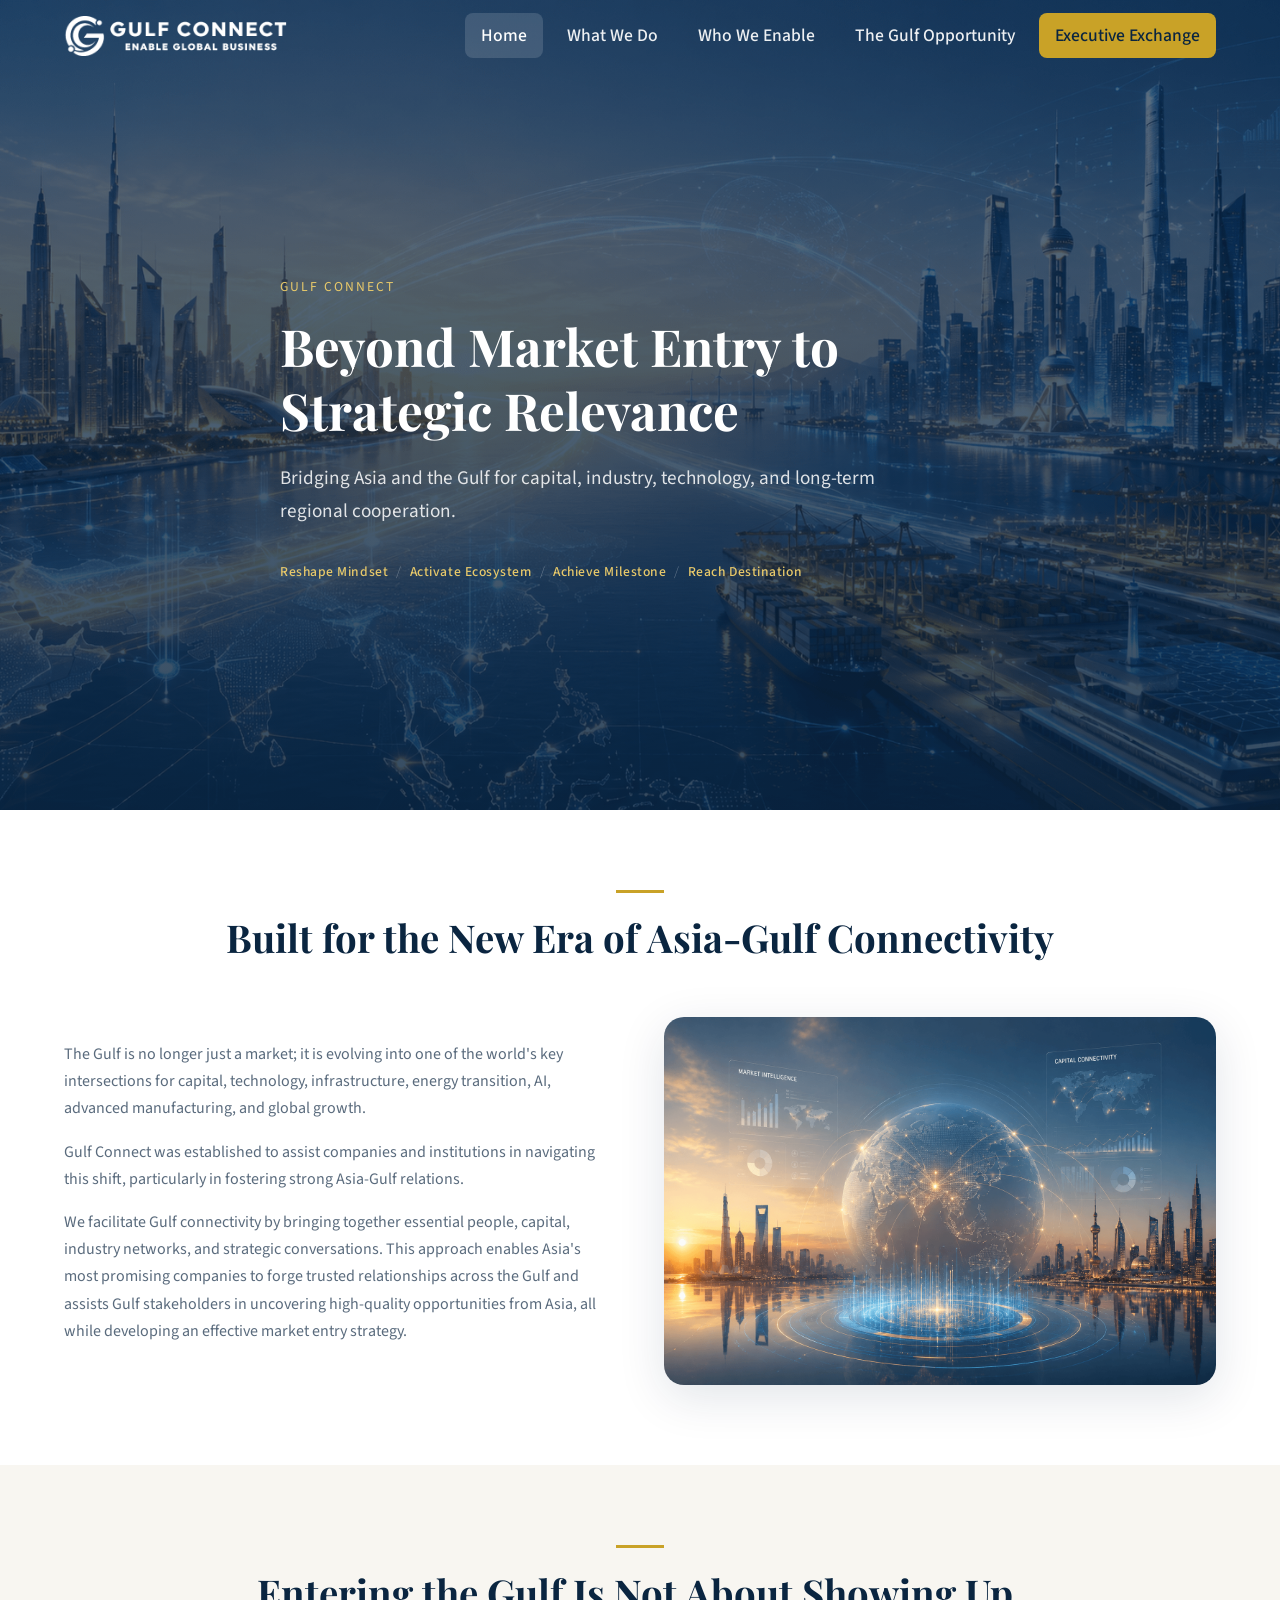
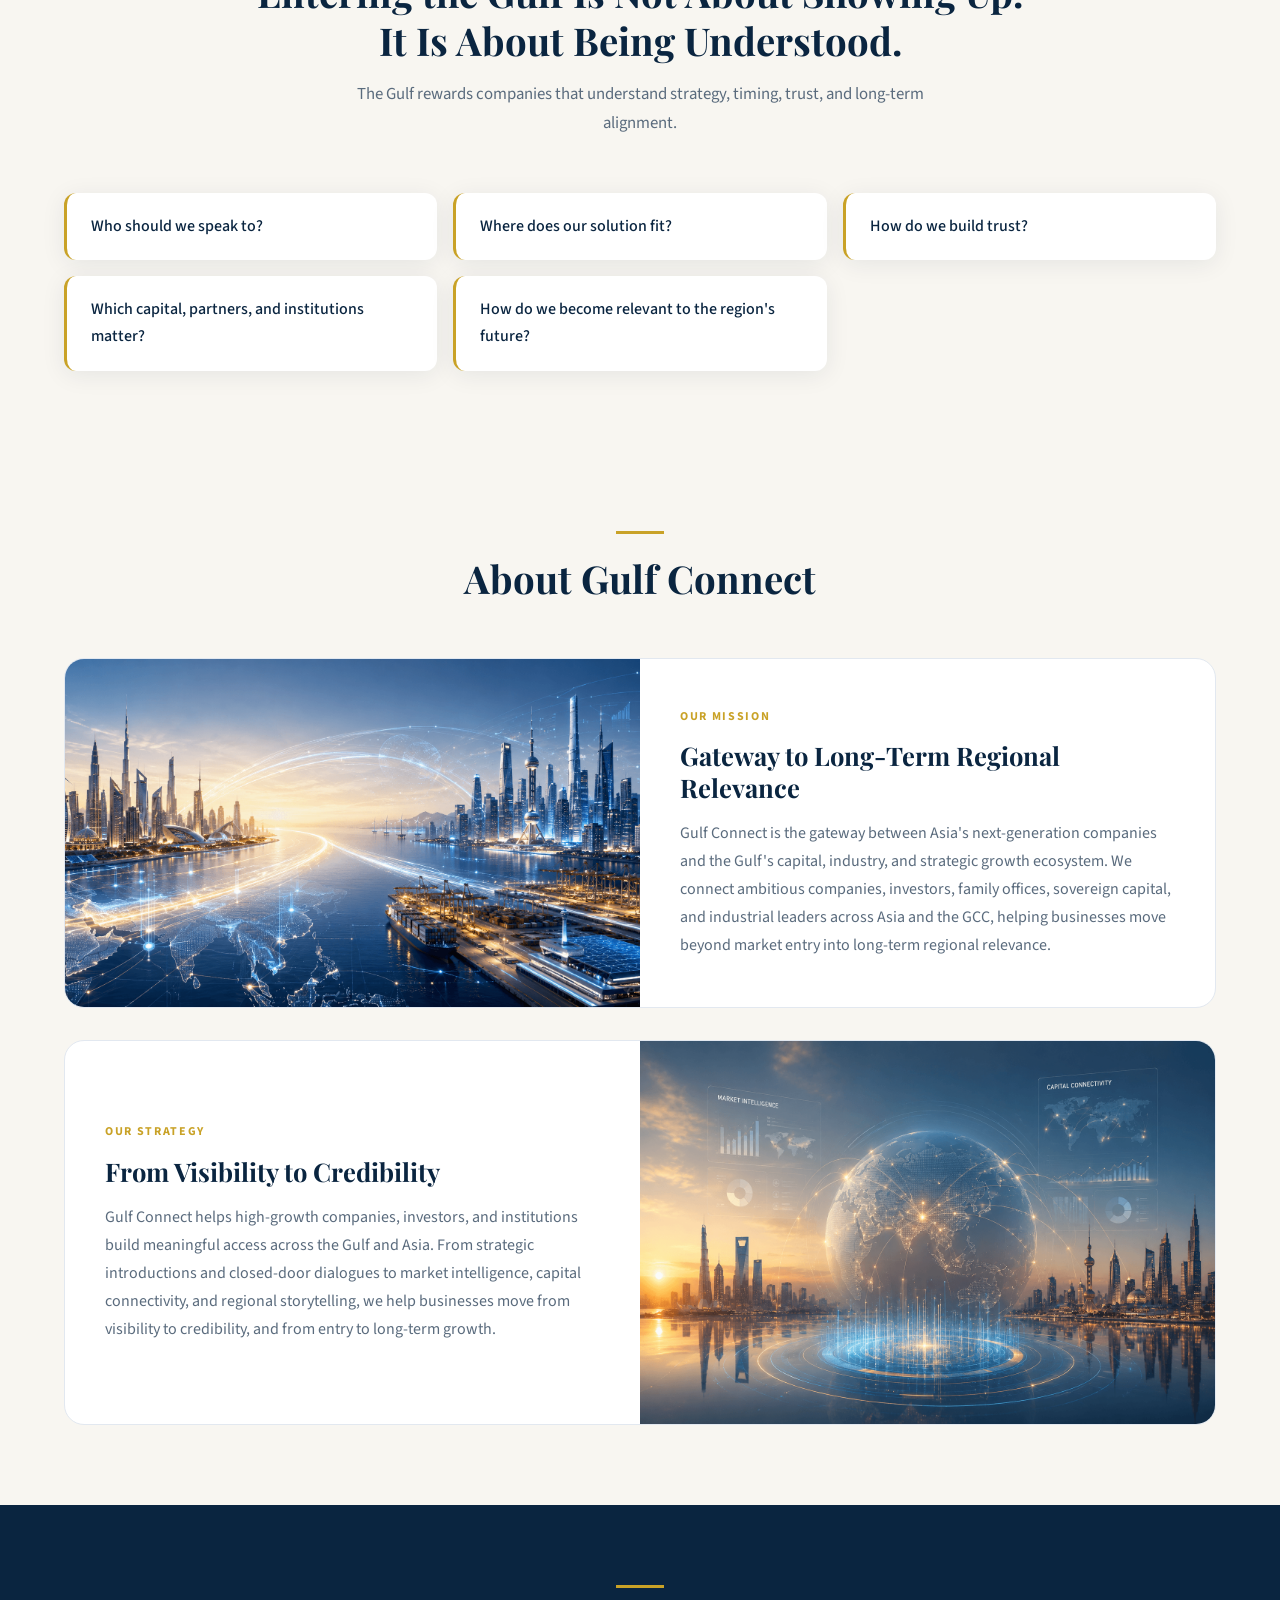
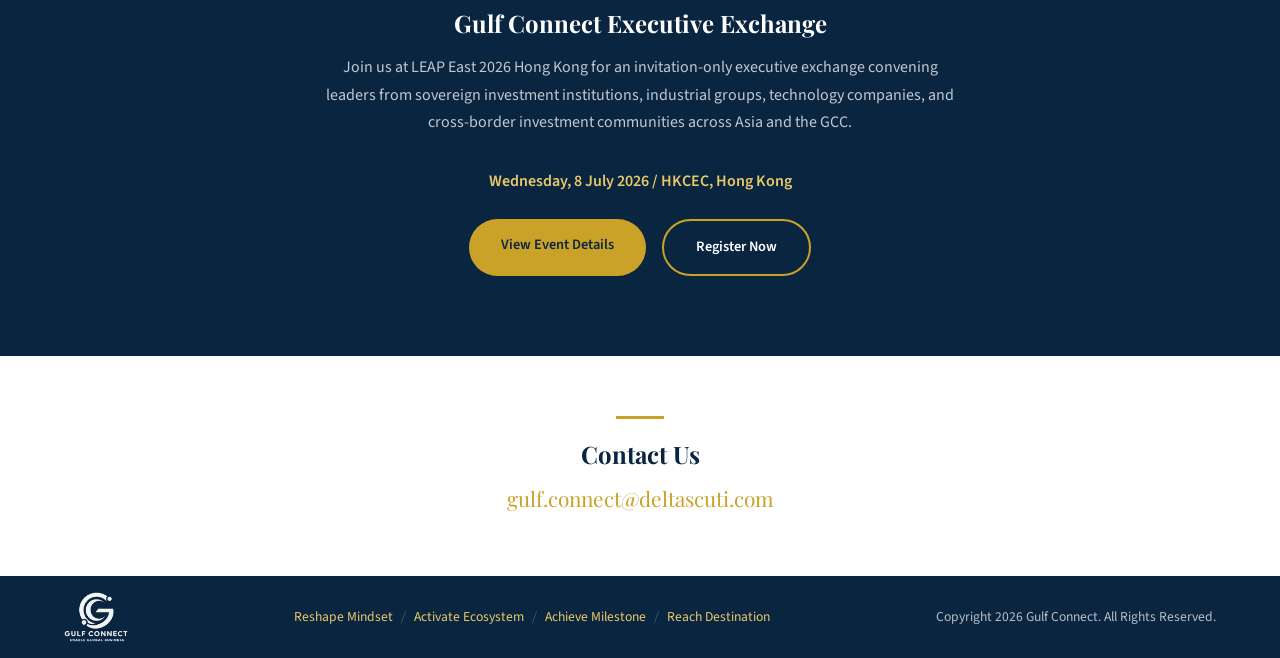
==== index.html @ 857602cf "First Commit" ====
<!DOCTYPE html>
<html lang="zh-HK">
<head>
  <meta charset="UTF-8">
  <meta name="viewport" content="width=device-width, initial-scale=1.0">
  <title>Gulf Connect | Bridging Asia and Gulf Opportunities</title>
  <meta name="description" content="Gulf Connect: Beyond Market Entry to Strategic Relevance. Bridging Asia and the Gulf for strategic business growth and connectivity.">
  <link rel="preconnect" href="https://fonts.googleapis.com">
  <link rel="preconnect" href="https://fonts.gstatic.com" crossorigin>
  <link href="https://fonts.googleapis.com/css2?family=Playfair+Display:wght@400;700;900&family=Source+Sans+3:wght@300;400;500;600;700&display=swap" rel="stylesheet">
  <link rel="stylesheet" href="css/style.css">
</head>
<body class="home">

  <header class="site-header">
    <div class="header-inner">
      <a href="index.html" class="logo">
        <img src="logo-header-white.png" alt="Gulf Connect" class="logo-img logo-img-light">
        <img src="logo-header.png" alt="Gulf Connect" class="logo-img logo-img-dark">
      </a>
      <nav class="nav-desktop">
        <a href="index.html" class="active">Home</a>
        <a href="what-we-do.html">What We Do</a>
        <a href="who-we-enable.html">Who We Enable</a>
        <a href="the-gulf-opportunity.html">The Gulf Opportunity</a>
        <a href="executive-exchange.html" class="nav-event">Executive Exchange</a>
      </nav>
      <button class="menu-toggle" aria-label="Menu">
        <span></span><span></span><span></span>
      </button>
    </div>
    <nav class="nav-mobile">
      <a href="index.html">Home</a>
      <a href="what-we-do.html">What We Do</a>
      <a href="who-we-enable.html">Who We Enable</a>
      <a href="the-gulf-opportunity.html">The Gulf Opportunity</a>
      <a href="executive-exchange.html">Executive Exchange</a>
    </nav>
  </header>

  <section class="hero">
    <video class="hero-video" autoplay muted loop playsinline poster="img/Our Mission_3.png">
      <source src="Home_Earth.mp4" type="video/mp4">
    </video>
    <div class="hero-overlay"></div>
    <div class="hero-content">
      <p class="hero-eyebrow">GULF CONNECT</p>
      <h1>Beyond Market Entry to Strategic Relevance</h1>
      <p class="hero-subtitle">Bridging Asia and the Gulf for capital, industry, technology, and long-term regional cooperation.</p>
      <div class="hero-pillars">
        <span>Reshape Mindset</span>
        <span class="hero-pillar-sep">/</span>
        <span>Activate Ecosystem</span>
        <span class="hero-pillar-sep">/</span>
        <span>Achieve Milestone</span>
        <span class="hero-pillar-sep">/</span>
        <span>Reach Destination</span>
      </div>
    </div>
  </section>

  <section class="section">
    <div class="container">
      <div class="section-header">
        <div class="gold-line"></div>
        <h2>Built for the New Era of Asia-Gulf Connectivity</h2>
      </div>
      <div class="two-col">
        <div>
          <p>The Gulf is no longer just a market; it is evolving into one of the world's key intersections for capital, technology, infrastructure, energy transition, AI, advanced manufacturing, and global growth.</p>
          <p>Gulf Connect was established to assist companies and institutions in navigating this shift, particularly in fostering strong Asia-Gulf relations.</p>
          <p>We facilitate Gulf connectivity by bringing together essential people, capital, industry networks, and strategic conversations. This approach enables Asia's most promising companies to forge trusted relationships across the Gulf and assists Gulf stakeholders in uncovering high-quality opportunities from Asia, all while developing an effective market entry strategy.</p>
        </div>
        <img src="img/Our Stategy.png" alt="Gulf Connect Strategy">
      </div>
    </div>
  </section>

  <section class="section section-cream">
    <div class="container">
      <div class="section-header">
        <div class="gold-line"></div>
        <h2>Entering the Gulf Is Not About Showing Up.<br>It Is About Being Understood.</h2>
        <p>The Gulf rewards companies that understand strategy, timing, trust, and long-term alignment.</p>
      </div>
      <ul class="questions-list">
        <li>Who should we speak to?</li>
        <li>Where does our solution fit?</li>
        <li>How do we build trust?</li>
        <li>Which capital, partners, and institutions matter?</li>
        <li>How do we become relevant to the region's future?</li>
      </ul>
    </div>
  </section>

  <section class="section section-cream">
    <div class="container">
      <div class="section-header">
        <div class="gold-line"></div>
        <h2>About Gulf Connect</h2>
      </div>
      <div class="about-blocks">
        <article class="about-block">
          <div class="about-block-media">
            <img src="img/Our Mission_3.png" alt="Our Mission">
          </div>
          <div class="about-block-content">
            <span class="about-label">Our Mission</span>
            <h3>Gateway to Long-Term Regional Relevance</h3>
            <p>Gulf Connect is the gateway between Asia's next-generation companies and the Gulf's capital, industry, and strategic growth ecosystem. We connect ambitious companies, investors, family offices, sovereign capital, and industrial leaders across Asia and the GCC, helping businesses move beyond market entry into long-term regional relevance.</p>
          </div>
        </article>
        <article class="about-block about-block-reverse">
          <div class="about-block-media">
            <img src="img/Our Stategy.png" alt="Our Strategy">
          </div>
          <div class="about-block-content">
            <span class="about-label">Our Strategy</span>
            <h3>From Visibility to Credibility</h3>
            <p>Gulf Connect helps high-growth companies, investors, and institutions build meaningful access across the Gulf and Asia. From strategic introductions and closed-door dialogues to market intelligence, capital connectivity, and regional storytelling, we help businesses move from visibility to credibility, and from entry to long-term growth.</p>
          </div>
        </article>
      </div>
    </div>
  </section>

  <section class="section section-navy">
    <div class="container" style="text-align:center;">
      <div class="gold-line"></div>
      <h2 style="margin-bottom:16px;">Gulf Connect Executive Exchange</h2>
      <p style="max-width:640px;margin:0 auto 32px;color:rgba(255,255,255,0.75);">Join us at LEAP East 2026 Hong Kong for an invitation-only executive exchange convening leaders from sovereign investment institutions, industrial groups, technology companies, and cross-border investment communities across Asia and the GCC.</p>
      <p style="color:var(--gold-light);font-weight:600;margin-bottom:24px;">Wednesday, 8 July 2026 / HKCEC, Hong Kong</p>
      <div class="cta-group" style="justify-content:center;">
        <a href="executive-exchange.html" class="btn btn-primary">View Event Details</a>
        <a href="https://meeting.hyterp.cn/website/10024/register.html" class="btn btn-outline" target="_blank" rel="noopener">Register Now</a>
      </div>
    </div>
  </section>

  <section class="section contact-section">
    <div class="container">
      <div class="gold-line"></div>
      <h2>Contact Us</h2>
      <p class="contact-email"><a href="mailto:gulf.connect@deltascuti.com">gulf.connect@deltascuti.com</a></p>
    </div>
  </section>

  <footer class="site-footer">
    <div class="footer-inner">
      <div class="footer-brand">
        <img src="logo-footer.webp" alt="Gulf Connect" class="logo-footer">
      </div>
      <p class="footer-tagline">
        <span>Gulf Connect:</span>
        <span>Beyond Market Entry to Strategic Relevance</span>
      </p>
      <div class="footer-pillars">
        <span>Reshape Mindset</span>
        <span class="footer-sep">/</span>
        <span>Activate Ecosystem</span>
        <span class="footer-sep">/</span>
        <span>Achieve Milestone</span>
        <span class="footer-sep">/</span>
        <span>Reach Destination</span>
      </div>
      <p class="footer-copy">Copyright 2026 Gulf Connect. All Rights Reserved.</p>
    </div>
  </footer>

  <script src="js/main.js"></script>
</body>
</html>
---- css/style.css ----
/* Gulf Connect � Professional Static Site */

:root {
  --navy: #0a2540;
  --navy-light: #143a5c;
  --gold: #c9a227;
  --gold-light: #e8c96a;
  --cream: #f8f6f1;
  --white: #ffffff;
  --text: #2c3e50;
  --text-muted: #5a6b7d;
  --border: #e2e8f0;
  --shadow: 0 4px 24px rgba(10, 37, 64, 0.08);
  --shadow-lg: 0 12px 48px rgba(10, 37, 64, 0.12);
  --radius: 12px;
  --radius-lg: 20px;
  --max-width: 1200px;
  --header-height: 72px;
  --transition: 0.25s ease;
}

*, *::before, *::after {
  box-sizing: border-box;
  margin: 0;
  padding: 0;
}

html {
  scroll-behavior: smooth;
}

body {
  font-family: 'Source Sans 3', 'Source Sans Pro', -apple-system, BlinkMacSystemFont, sans-serif;
  color: var(--text);
  background: var(--white);
  line-height: 1.7;
  -webkit-font-smoothing: antialiased;
}

h1, h2, h3, h4 {
  font-family: 'Playfair Display', Georgia, serif;
  color: var(--navy);
  line-height: 1.25;
}

img {
  max-width: 100%;
  height: auto;
  display: block;
}

a {
  color: var(--navy);
  text-decoration: none;
  transition: color var(--transition);
}

a:hover {
  color: var(--gold);
}

.container {
  max-width: var(--max-width);
  margin: 0 auto;
  padding: 0 24px;
}

/* ?? Header ?? */
.site-header {
  position: fixed;
  top: 0;
  left: 0;
  right: 0;
  z-index: 1000;
  height: var(--header-height);
  background: rgba(255, 255, 255, 0.95);
  backdrop-filter: blur(12px);
  border-bottom: 1px solid var(--border);
  transition: background var(--transition), box-shadow var(--transition), border-color var(--transition), backdrop-filter var(--transition);
}

.site-header.scrolled {
  box-shadow: var(--shadow);
}

/* ?????? header */
body.home .site-header {
  background: transparent;
  backdrop-filter: none;
  border-bottom-color: transparent;
  box-shadow: none;
}

body.home .site-header.scrolled {
  background: rgba(255, 255, 255, 0.95);
  backdrop-filter: blur(12px);
  border-bottom-color: var(--border);
  box-shadow: var(--shadow);
}

body.home .site-header:not(.scrolled) .nav-desktop a {
  color: rgba(255, 255, 255, 0.92);
}

body.home .site-header:not(.scrolled) .nav-desktop a:hover,
body.home .site-header:not(.scrolled) .nav-desktop a.active {
  color: var(--white);
  background: rgba(255, 255, 255, 0.14);
}

body.home .site-header:not(.scrolled) .nav-desktop a.nav-event {
  background: var(--gold);
  color: var(--navy);
}

body.home .site-header:not(.scrolled) .nav-desktop a.nav-event:hover {
  background: var(--gold-light);
  color: var(--navy);
}

body.home .site-header:not(.scrolled) .menu-toggle span {
  background: var(--white);
}

.header-inner {
  max-width: var(--max-width);
  margin: 0 auto;
  padding: 0 24px;
  height: 100%;
  display: flex;
  align-items: center;
  justify-content: space-between;
}

.logo {
  display: flex;
  align-items: center;
}

.logo-img {
  height: 40px;
  width: auto;
  flex-shrink: 0;
}

/* ???? header ??? logo???????? logo */
body.home .logo-img-dark {
  display: none;
}

body.home .site-header.scrolled .logo-img-light {
  display: none;
}

body.home .site-header.scrolled .logo-img-dark {
  display: block;
}

.logo-footer {
  height: 50px;
  width: auto;
}

.nav-desktop {
  display: flex;
  align-items: center;
  gap: 8px;
}

.nav-desktop a {
  padding: 8px 16px;
  font-size: 1.1rem;
  font-weight: 500;
  color: var(--text);
  border-radius: 8px;
  transition: all var(--transition);
}

.nav-desktop a:hover,
.nav-desktop a.active {
  color: var(--navy);
  background: var(--cream);
}

.nav-desktop a.nav-event {
  background: var(--navy);
  color: var(--white);
}

.nav-desktop a.nav-event:hover {
  background: var(--navy-light);
  color: var(--gold-light);
}

.menu-toggle {
  display: none;
  background: none;
  border: none;
  cursor: pointer;
  padding: 8px;
}

.menu-toggle span {
  display: block;
  width: 24px;
  height: 2px;
  background: var(--navy);
  margin: 5px 0;
  transition: var(--transition);
}

.nav-mobile {
  display: none;
  position: fixed;
  top: var(--header-height);
  left: 0;
  right: 0;
  background: var(--white);
  border-bottom: 1px solid var(--border);
  padding: 16px 24px 24px;
  box-shadow: var(--shadow);
  z-index: 999;
}

.nav-mobile.open {
  display: block;
}

.nav-mobile a {
  display: block;
  padding: 12px 0;
  font-size: 1rem;
  font-weight: 500;
  color: var(--text);
  border-bottom: 1px solid var(--border);
}

.nav-mobile a:last-child {
  border-bottom: none;
}

/* ?? Hero ?? */
.hero {
  margin-top: 0;
  position: relative;
  min-height: 90vh;
  display: flex;
  align-items: center;
  overflow: hidden;
  background: var(--navy);
}

.hero-bg,
.hero-video {
  position: absolute;
  inset: 0;
  object-fit: cover;
  width: 100%;
  height: 100%;
}

.hero-bg {
  opacity: 0.35;
}

.hero-video {
  opacity: 0.65;
}

.hero-overlay {
  position: absolute;
  inset: 0;
  background: linear-gradient(180deg, rgba(10, 37, 64, 0.45) 0%, rgba(10, 37, 64, 0.72) 100%);
}

.hero-content {
  position: relative;
  z-index: 1;
  max-width: var(--max-width);
  margin: 0 auto;
  padding: calc(var(--header-height) + 96px) 24px 120px;
  color: var(--white);
}

.hero-eyebrow {
  font-size: 0.85rem;
  letter-spacing: 0.15em;
  /* text-transform: uppercase; */
  color: var(--gold-light);
  margin-bottom: 16px;
}

.hero h1 {
  color: var(--white);
  font-size: clamp(2rem, 5vw, 3.2rem);
  margin-bottom: 20px;
  max-width: 720px;
}

.hero-subtitle {
  font-size: clamp(1rem, 2vw, 1.2rem);
  color: rgba(255,255,255,0.85);
  max-width: 600px;
  margin-bottom: 32px;
}

.hero-pillars {
  display: flex;
  flex-wrap: wrap;
  align-items: center;
  gap: 8px;
  font-size: 0.85rem;
  font-weight: 500;
  color: var(--gold-light);
  letter-spacing: 0.04em;
}

.hero-pillar-sep {
  color: rgba(255, 255, 255, 0.35);
  font-weight: 300;
}

/* ?? Sections ?? */
.section {
  padding: 80px 0;
}

.section-cream {
  background: var(--cream);
}

.section-navy {
  background: var(--navy);
  color: var(--white);
}

.section-navy h2,
.section-navy h3 {
  color: var(--white);
}

.section-header {
  text-align: center;
  margin-bottom: 56px;
}

.section-header h2 {
  font-size: clamp(1.8rem, 3vw, 2.4rem);
  margin-bottom: 16px;
}

.section-header p {
  color: var(--text-muted);
  max-width: 640px;
  margin: 0 auto;
  font-size: 1.05rem;
}

.section-navy .section-header p {
  color: rgba(255,255,255,0.7);
}

.gold-line {
  width: 48px;
  height: 3px;
  background: var(--gold);
  margin: 0 auto 20px;
}

/* ?? Cards Grid ?? */
.card-grid {
  display: grid;
  grid-template-columns: repeat(auto-fill, minmax(320px, 1fr));
  gap: 28px;
}

.card {
  background: var(--white);
  border-radius: var(--radius-lg);
  overflow: hidden;
  box-shadow: var(--shadow);
  transition: transform var(--transition), box-shadow var(--transition);
}

.card:hover {
  transform: translateY(-4px);
  box-shadow: var(--shadow-lg);
}

.card-img {
  width: 100%;
  height: 200px;
  object-fit: cover;
}

.card-body {
  padding: 28px;
}

.card-body h3 {
  font-size: 1.25rem;
  margin-bottom: 12px;
}

.card-body p {
  color: var(--text-muted);
  font-size: 0.95rem;
}

/* ?? Two Column ?? */
.two-col {
  display: grid;
  grid-template-columns: 1fr 1fr;
  gap: 48px;
  align-items: center;
}

.two-col img {
  border-radius: var(--radius-lg);
  box-shadow: var(--shadow-lg);
}

.two-col h2 {
  font-size: 2rem;
  margin-bottom: 20px;
}

.two-col p {
  color: var(--text-muted);
  margin-bottom: 16px;
}

/* ?? About Blocks (??) ?? */
.about-blocks {
  display: flex;
  flex-direction: column;
  gap: 32px;
}

.about-block {
  display: grid;
  grid-template-columns: 1fr 1fr;
  gap: 0;
  border-radius: var(--radius-lg);
  overflow: hidden;
  border: 1px solid var(--border);
  background: var(--white);
}

.about-block-reverse .about-block-media {
  order: 2;
}

.about-block-media img {
  width: 100%;
  height: 100%;
  min-height: 280px;
  object-fit: cover;
}

.about-block-content {
  padding: 48px 40px;
  display: flex;
  flex-direction: column;
  justify-content: center;
}

.about-label {
  display: inline-block;
  font-size: 0.75rem;
  font-weight: 700;
  letter-spacing: 0.14em;
  text-transform: uppercase;
  color: var(--gold);
  margin-bottom: 12px;
}

.about-block-content h3 {
  font-size: 1.6rem;
  margin-bottom: 16px;
}

.about-block-content p {
  color: var(--text-muted);
  font-size: 1rem;
  line-height: 1.75;
}

/* ?? Questions List ?? */
.questions-list {
  list-style: none;
  display: grid;
  grid-template-columns: repeat(auto-fill, minmax(280px, 1fr));
  gap: 16px;
}

.questions-list li {
  padding: 20px 24px;
  background: var(--white);
  border-radius: var(--radius);
  border-left: 3px solid var(--gold);
  font-weight: 500;
  color: var(--navy);
  box-shadow: var(--shadow);
}

/* ?? Stakeholder Cards ?? */
.stakeholder-grid {
  display: grid;
  grid-template-columns: repeat(auto-fill, minmax(340px, 1fr));
  gap: 24px;
}

.stakeholder-card {
  padding: 32px;
  background: var(--white);
  border-radius: var(--radius-lg);
  border-top: 3px solid var(--gold);
  box-shadow: var(--shadow);
}

.stakeholder-card h3 {
  font-size: 1.2rem;
  margin-bottom: 12px;
}

.stakeholder-card p {
  color: var(--text-muted);
  font-size: 0.95rem;
}

/* ?? Sector Grid ?? */
.sector-grid {
  display: grid;
  grid-template-columns: repeat(3, 1fr);
  gap: 20px;
}

.sector-card {
  position: relative;
  border-radius: var(--radius-lg);
  overflow: hidden;
  aspect-ratio: 4/3;
}

.sector-card img {
  width: 100%;
  height: 100%;
  object-fit: cover;
  transition: transform 0.4s ease;
}

.sector-card:hover img {
  transform: scale(1.05);
}

.sector-label {
  position: absolute;
  bottom: 0;
  left: 0;
  right: 0;
  padding: 20px;
  background: linear-gradient(transparent, rgba(10,37,64,0.9));
  color: var(--white);
  font-family: 'Playfair Display', serif;
  font-size: 1.1rem;
  font-weight: 600;
}

/* ?? Event Page ?? */
body:has(.event-hero-info) {
  --text-muted: #3d4d5c;
}

body:has(.event-hero-info) .event-hero-info .hero-eyebrow {
  font-size: 0.95rem;
}

body:has(.event-hero-info) .event-hero-info p[style*="letter-spacing:0.04em"] {
  font-size: 0.95rem !important;
}

body:has(.event-hero-info) .event-meta-item .label {
  font-size: 0.85rem;
}

body:has(.event-hero-info) .event-meta-item .value {
  font-size: 1.05rem;
}

body:has(.event-hero-info) .section-header p {
  font-size: 1.1rem;
}

body:has(.event-hero-info) .two-col p,
body:has(.event-hero-info) .questions-list li,
body:has(.event-hero-info) .section p[style*="text-muted"] {
  font-size: 1.05rem;
}

body:has(.event-hero-info) .speaker-card .org-en {
  font-size: 1.05rem;
}

body:has(.event-hero-info) .speaker-card .session-tag {
  font-size: 0.85rem;
}

body:has(.event-hero-info) .agenda-time {
  font-size: 0.95rem;
}

body:has(.event-hero-info) .agenda-subtitle-en {
  font-size: 1.05rem;
}

body:has(.event-hero-info) .agenda-desc {
  font-size: 1rem;
}

body:has(.event-hero-info) .agenda-speakers {
  font-size: 0.95rem;
}

body:has(.event-hero-info) .agenda-speakers strong {
  font-size: 0.85rem;
}

.event-hero {
  margin-top: var(--header-height);
  position: relative;
}

.event-hero-img {
  width: 100%;
  max-height: 480px;
  object-fit: cover;
}

.event-hero-info {
  background: var(--navy);
  color: var(--white);
  padding: 40px 0;
}

.event-meta {
  display: grid;
  grid-template-columns: repeat(auto-fill, minmax(220px, 1fr));
  gap: 24px;
}

.event-meta-item {
  padding: 20px;
  background: rgba(255,255,255,0.06);
  border-radius: var(--radius);
  border: 1px solid rgba(201,162,39,0.25);
}

.event-meta-item .label {
  font-size: 0.75rem;
  text-transform: uppercase;
  letter-spacing: 0.1em;
  color: var(--gold-light);
  margin-bottom: 6px;
}

.event-meta-item .value {
  font-size: 0.95rem;
  line-height: 1.5;
}

.event-nav {
  display: flex;
  justify-content: center;
  gap: 8px;
  padding: 16px 0;
  background: var(--cream);
  position: sticky;
  top: var(--header-height);
  z-index: 100;
  border-bottom: 1px solid var(--border);
}

.event-nav a {
  padding: 8px 20px;
  font-weight: 600;
  font-size: 1rem;
  border-radius: 50px;
  white-space: nowrap;
  overflow: hidden;
  text-overflow: ellipsis;
  color: var(--text);
  transition: all var(--transition);
}

.event-nav a:hover,
.event-nav a.active {
  background: var(--navy);
  color: var(--white);
}

/* Speakers */
.speaker-grid {
  display: grid;
  grid-template-columns: repeat(auto-fill, minmax(280px, 1fr));
  gap: 20px;
}

.speaker-card {
  padding: 24px;
  background: var(--white);
  border-radius: var(--radius);
  border: 1px solid var(--border);
  transition: border-color var(--transition);
}

.speaker-card:hover {
  border-color: var(--gold);
}

.speaker-card .org-en {
  font-weight: 600;
  color: var(--navy);
  font-size: 0.95rem;
  margin-bottom: 4px;
}

.speaker-card .org-zh {
  color: var(--text-muted);
  font-size: 0.85rem;
}

.speaker-card .session-tag {
  display: inline-block;
  margin-top: 12px;
  padding: 4px 10px;
  background: var(--cream);
  border-radius: 4px;
  font-size: 0.75rem;
  color: var(--text-muted);
}

/* Agenda Timeline */
.agenda-timeline {
  position: relative;
  padding-left: 32px;
}

.agenda-timeline::before {
  content: '';
  position: absolute;
  left: 8px;
  top: 0;
  bottom: 0;
  width: 2px;
  background: linear-gradient(var(--gold), var(--navy));
}

.agenda-item {
  position: relative;
  margin-bottom: 32px;
  padding: 28px 32px;
  background: var(--white);
  border-radius: var(--radius-lg);
  box-shadow: var(--shadow);
}

.agenda-item::before {
  content: '';
  position: absolute;
  left: -28px;
  top: 32px;
  width: 12px;
  height: 12px;
  background: var(--gold);
  border-radius: 50%;
  border: 3px solid var(--white);
  box-shadow: 0 0 0 2px var(--gold);
}

.agenda-time {
  font-size: 0.85rem;
  font-weight: 700;
  color: var(--gold);
  letter-spacing: 0.05em;
  margin-bottom: 8px;
}

.agenda-title {
  font-size: 1.2rem;
  font-weight: 700;
  color: rgb(79, 128, 189);
  margin-bottom: 6px;
}

.agenda-subtitle,
.agenda-subtitle-en {
  font-size: 0.95rem;
  color: var(--navy);
  font-weight: 700;
  margin-bottom: 4px;
}

.agenda-subtitle-zh {
  font-size: 0.9rem;
  color: var(--navy);
  font-weight: 700;
  margin-top: 8px;
  margin-bottom: 4px;
}

.agenda-desc {
  font-size: 0.9rem;
  color: var(--text-muted);
  font-weight: 400;
  font-style: normal;
  margin-bottom: 6px;
}

.agenda-desc-zh {
  font-size: 0.85rem;
  color: var(--text-muted);
  font-weight: 400;
  font-style: normal;
}

.agenda-speakers {
  margin-top: 12px;
  padding-top: 12px;
  border-top: 1px solid var(--border);
  font-size: 0.85rem;
  color: var(--navy);
}

.agenda-speakers strong {
  color: var(--gold);
  font-size: 0.75rem;
  text-transform: uppercase;
  letter-spacing: 0.08em;
}

/* CTA Buttons */
.btn {
  display: inline-block;
  padding: 14px 32px;
  font-size: 0.9rem;
  font-weight: 600;
  border-radius: 100px;
  transition: all var(--transition);
  cursor: pointer;
  border: none;
}

.btn-primary {
  background: var(--gold);
  color: var(--navy);
}

.btn-primary:hover {
  background: var(--gold-light);
  color: var(--navy);
}

.btn-outline {
  background: transparent;
  color: var(--white);
  border: 2px solid var(--gold);
}

.btn-outline:hover {
  background: var(--gold);
  color: var(--navy);
}

.cta-group {
  display: flex;
  flex-wrap: wrap;
  gap: 16px;
  margin-top: 24px;
}

/* ?? Contact ?? */
.contact-section {
  text-align: center;
  padding: 60px 0;
}

.contact-email {
  font-size: 1.3rem;
  font-family: 'Playfair Display', serif;
  color: var(--gold);
  margin-top: 12px;
}

.contact-email a {
  color: var(--gold);
}

.contact-email a:hover {
  color: var(--gold-light);
}

/* ?? Footer ?? */
.site-footer {
  background: var(--navy);
  color: rgba(255,255,255,0.7);
  padding: 16px 0;
}

.footer-inner {
  max-width: var(--max-width);
  margin: 0 auto;
  padding: 0 24px;
  display: flex;
  justify-content: space-between;
  align-items: center;
  flex-wrap: wrap;
  gap: 16px;
}

.footer-brand .logo-footer {
  opacity: 0.95;
}

.footer-tagline {
  display: none;
}

.footer-copy {
  font-size: 0.85rem;
}

.footer-pillars {
  display: flex;
  flex-wrap: wrap;
  align-items: center;
  gap: 8px;
  font-size: 0.85rem;
  color: var(--gold-light);
}

.footer-sep {
  color: rgba(255, 255, 255, 0.35);
  font-weight: 300;
}

/* ?? Page Hero (subpages) ?? */
.page-hero {
  margin-top: var(--header-height);
  padding: 64px 0;
  background: linear-gradient(135deg, var(--navy) 0%, var(--navy-light) 100%);
  color: var(--white);
  text-align: center;
}

.page-hero h1 {
  color: var(--gold);
  font-size: clamp(2rem, 4vw, 2.8rem);
  margin-bottom: 12px;
}

.page-hero p {
  color: rgba(255,255,255,0.75);
  max-width: 600px;
  margin: 0 auto;
  font-size: 1.05rem;
}

/* ?? Promo Gallery ?? */
.promo-gallery {
  display: grid;
  grid-template-columns: repeat(auto-fill, minmax(280px, 1fr));
  gap: 16px;
  margin-top: 32px;
}

.promo-gallery img {
  border-radius: var(--radius);
  box-shadow: var(--shadow);
  width: 100%;
  aspect-ratio: 16/9;
  object-fit: cover;
}

/* ?? Responsive ?? */
@media (min-width: 901px) {
  .event-hero {
    display: none;
  }

  .event-hero-info {
    margin-top: var(--header-height);
  }
}

@media (max-width: 900px) {
  .two-col {
    grid-template-columns: 1fr;
  }

  .nav-desktop {
    display: none;
  }

  .menu-toggle {
    display: block;
  }

  .event-nav {
    overflow-x: auto;
    justify-content: center;
    padding: 12px 10px;
  }

  .event-nav a {
    padding: 8px 10px;
    font-size: 0.95rem;
  }

  .sector-grid {
    grid-template-columns: repeat(2, 1fr);
  }

  .about-block {
    grid-template-columns: 1fr;
  }

  .about-block-reverse .about-block-media {
    order: 0;
  }

  .about-block-content {
    padding: 32px 28px;
  }
}

@media (max-width: 600px) {
  .section {
    padding: 56px 0;
  }

  .hero {
    min-height: 75vh;
  }

  .hero-content {
    padding: calc(var(--header-height) + 56px) 24px 80px;
  }

  .card-grid,
  .stakeholder-grid {
    grid-template-columns: 1fr;
  }

  .sector-grid {
    grid-template-columns: 1fr;
  }

  .agenda-item {
    padding: 20px;
  }

  .footer-inner {
    display: grid;
    grid-template-columns: auto 1fr;
    align-items: center;
    column-gap: 14px;
    row-gap: 12px;
    padding: 0 16px;
  }

  .footer-brand {
    padding: 0;
    grid-column: 1;
    grid-row: 1;
  }

  .footer-brand .logo-footer {
    padding: 0;
    height: 40px;
    display: block;
  }

  .footer-tagline {
    display: flex;
    flex-direction: column;
    gap: 2px;
    grid-column: 2;
    grid-row: 1;
    font-size: 0.8rem;
    line-height: 1.35;
    color: white;
    font-weight: 500;
  }

  .footer-pillars {
    grid-column: 1 / -1;
    grid-row: 2;
    font-size: 0.7rem;
    gap: 6px;
  }

  .footer-copy {
    grid-column: 1 / -1;
    grid-row: 3;
    font-size: 0.75rem;
  }
}
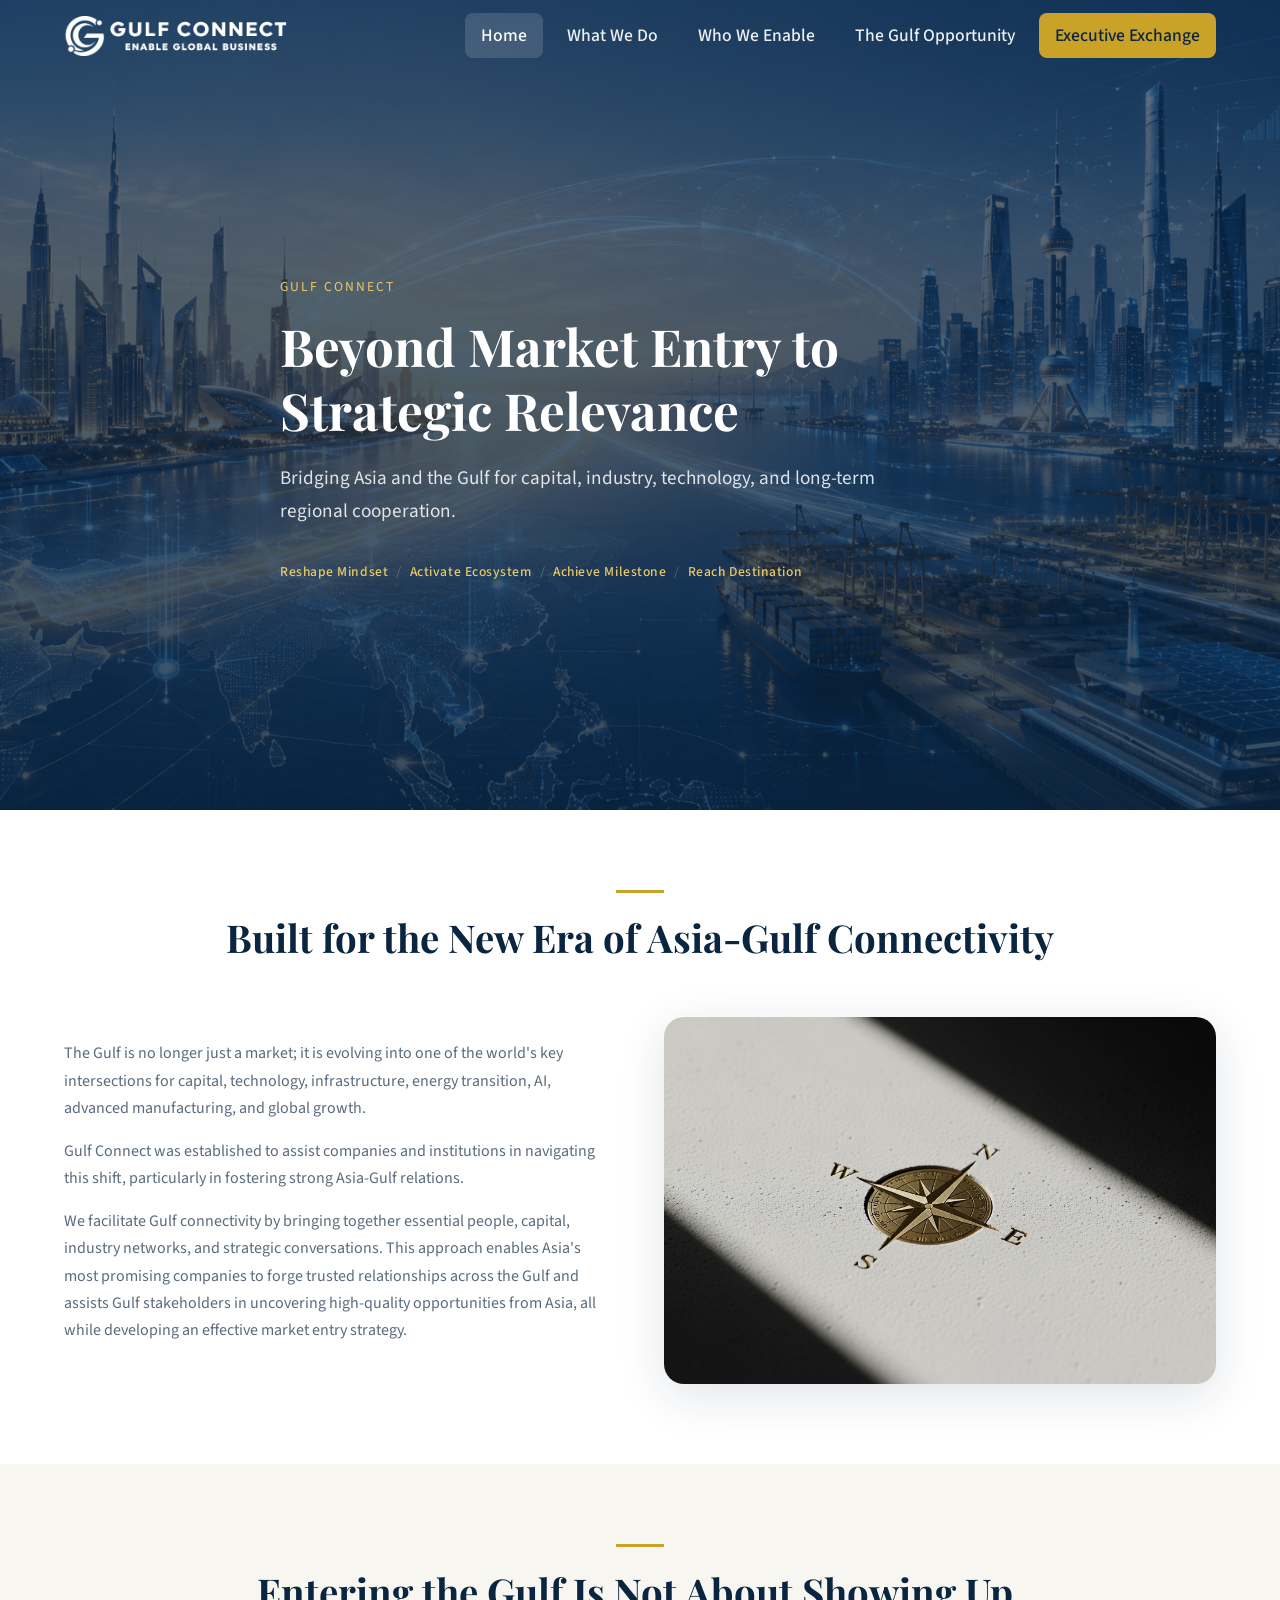
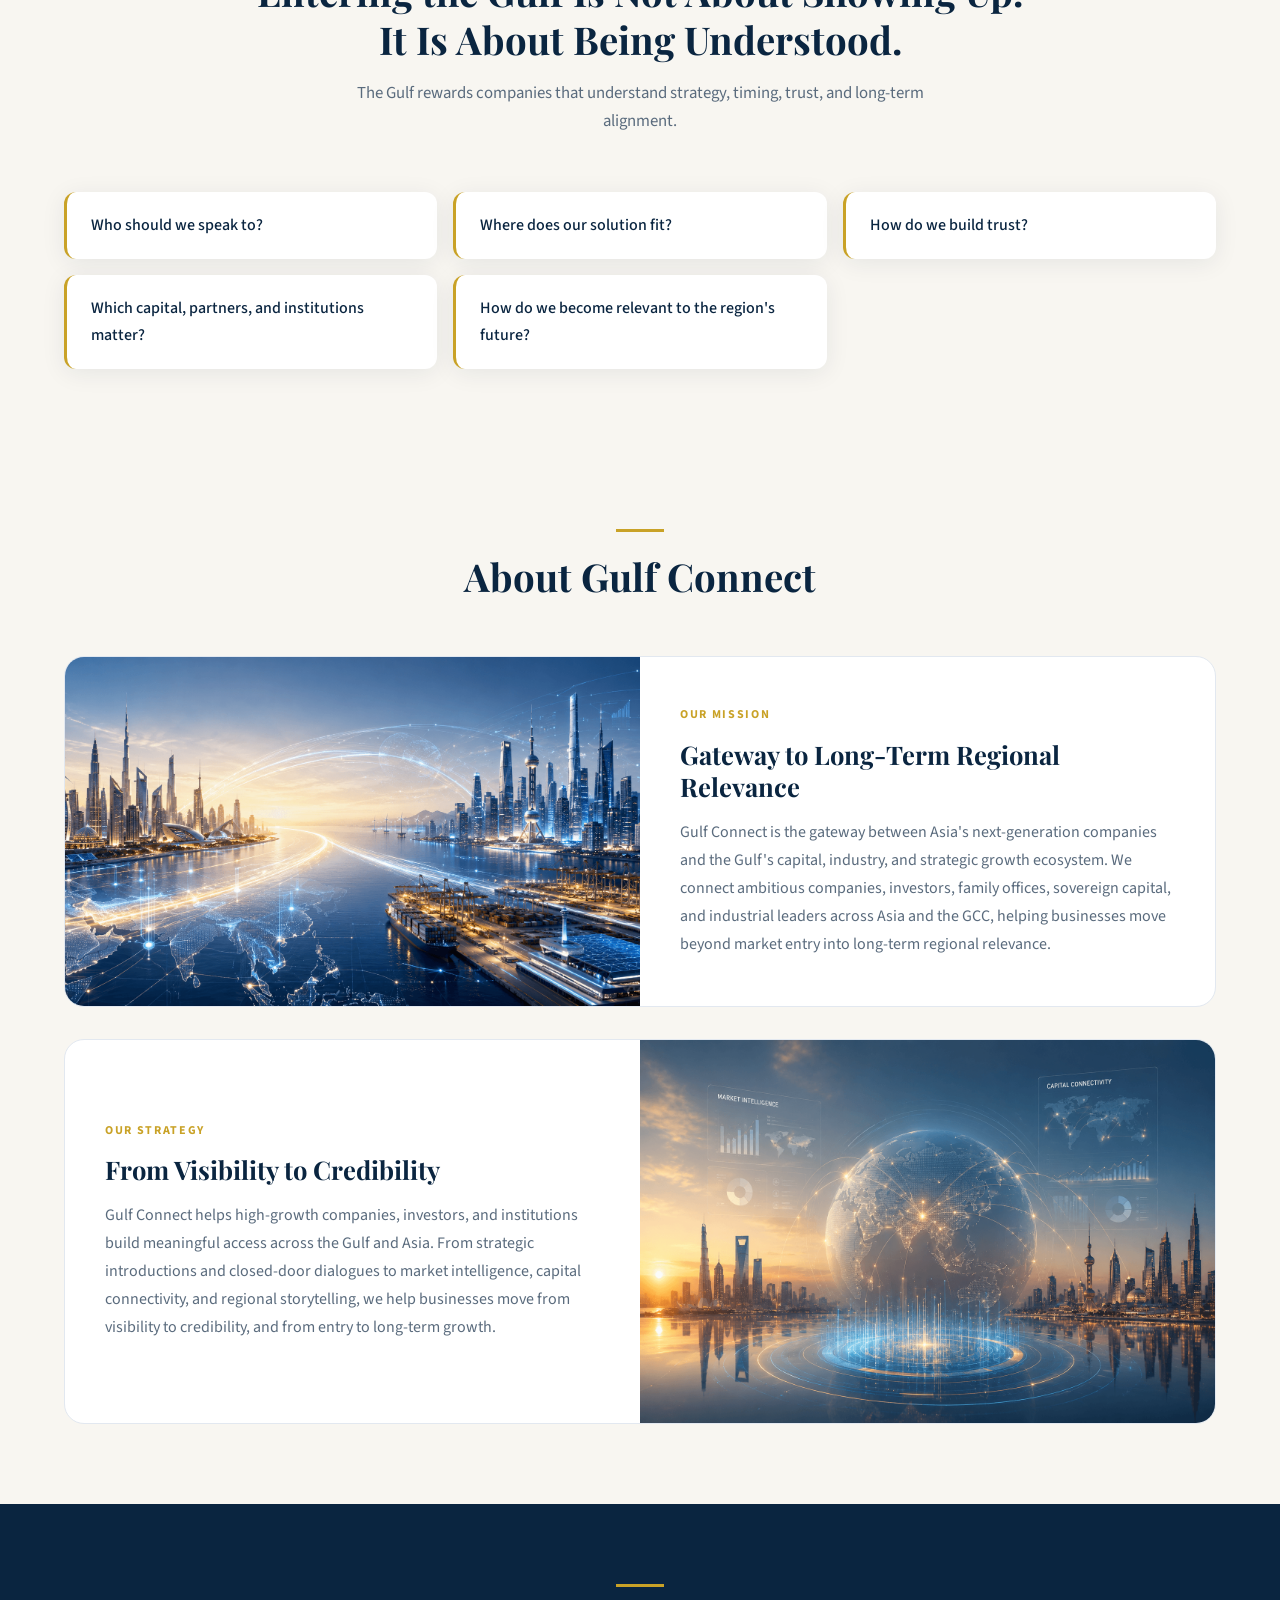
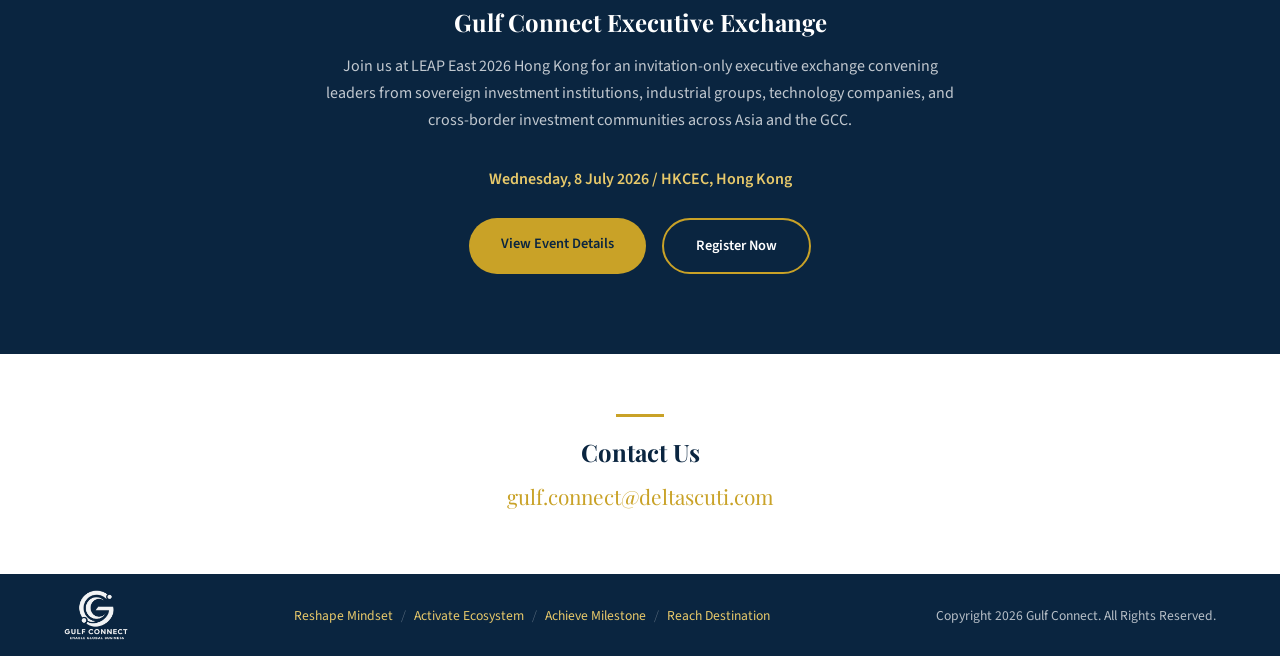
==== commit 6d4714b2: "replace home image" ====
--- a/index.html
+++ b/index.html
@@ -39,7 +39,7 @@
   </header>
 
   <section class="hero">
-    <video class="hero-video" autoplay muted loop playsinline poster="img/Our Mission_3.png">
+    <video class="hero-video" autoplay muted loop playsinline webkit-playsinline preload="auto" poster="img/Our Mission_3.png">
       <source src="Home_Earth.mp4" type="video/mp4">
     </video>
     <div class="hero-overlay"></div>
@@ -71,7 +71,7 @@
           <p>Gulf Connect was established to assist companies and institutions in navigating this shift, particularly in fostering strong Asia-Gulf relations.</p>
           <p>We facilitate Gulf connectivity by bringing together essential people, capital, industry networks, and strategic conversations. This approach enables Asia's most promising companies to forge trusted relationships across the Gulf and assists Gulf stakeholders in uncovering high-quality opportunities from Asia, all while developing an effective market entry strategy.</p>
         </div>
-        <img src="img/Our Stategy.png" alt="Gulf Connect Strategy">
+        <img src="img/home-campass.jpg" alt="Gulf Connect Strategy">
       </div>
     </div>
   </section>
--- a/css/style.css
+++ b/css/style.css
@@ -265,6 +265,7 @@
 
 .hero-video {
   opacity: 0.65;
+  pointer-events: none;
 }
 
 .hero-overlay {
@@ -968,13 +969,16 @@
 
 /* ?? Promo Gallery ?? */
 .promo-gallery {
-  display: grid;
-  grid-template-columns: repeat(auto-fill, minmax(280px, 1fr));
+  display: flex;
+  flex-wrap: wrap;
+  justify-content: center;
   gap: 16px;
   margin-top: 32px;
 }
 
 .promo-gallery img {
+  flex: 0 1 min(360px, 100%);
+  max-width: 360px;
   border-radius: var(--radius);
   box-shadow: var(--shadow);
   width: 100%;
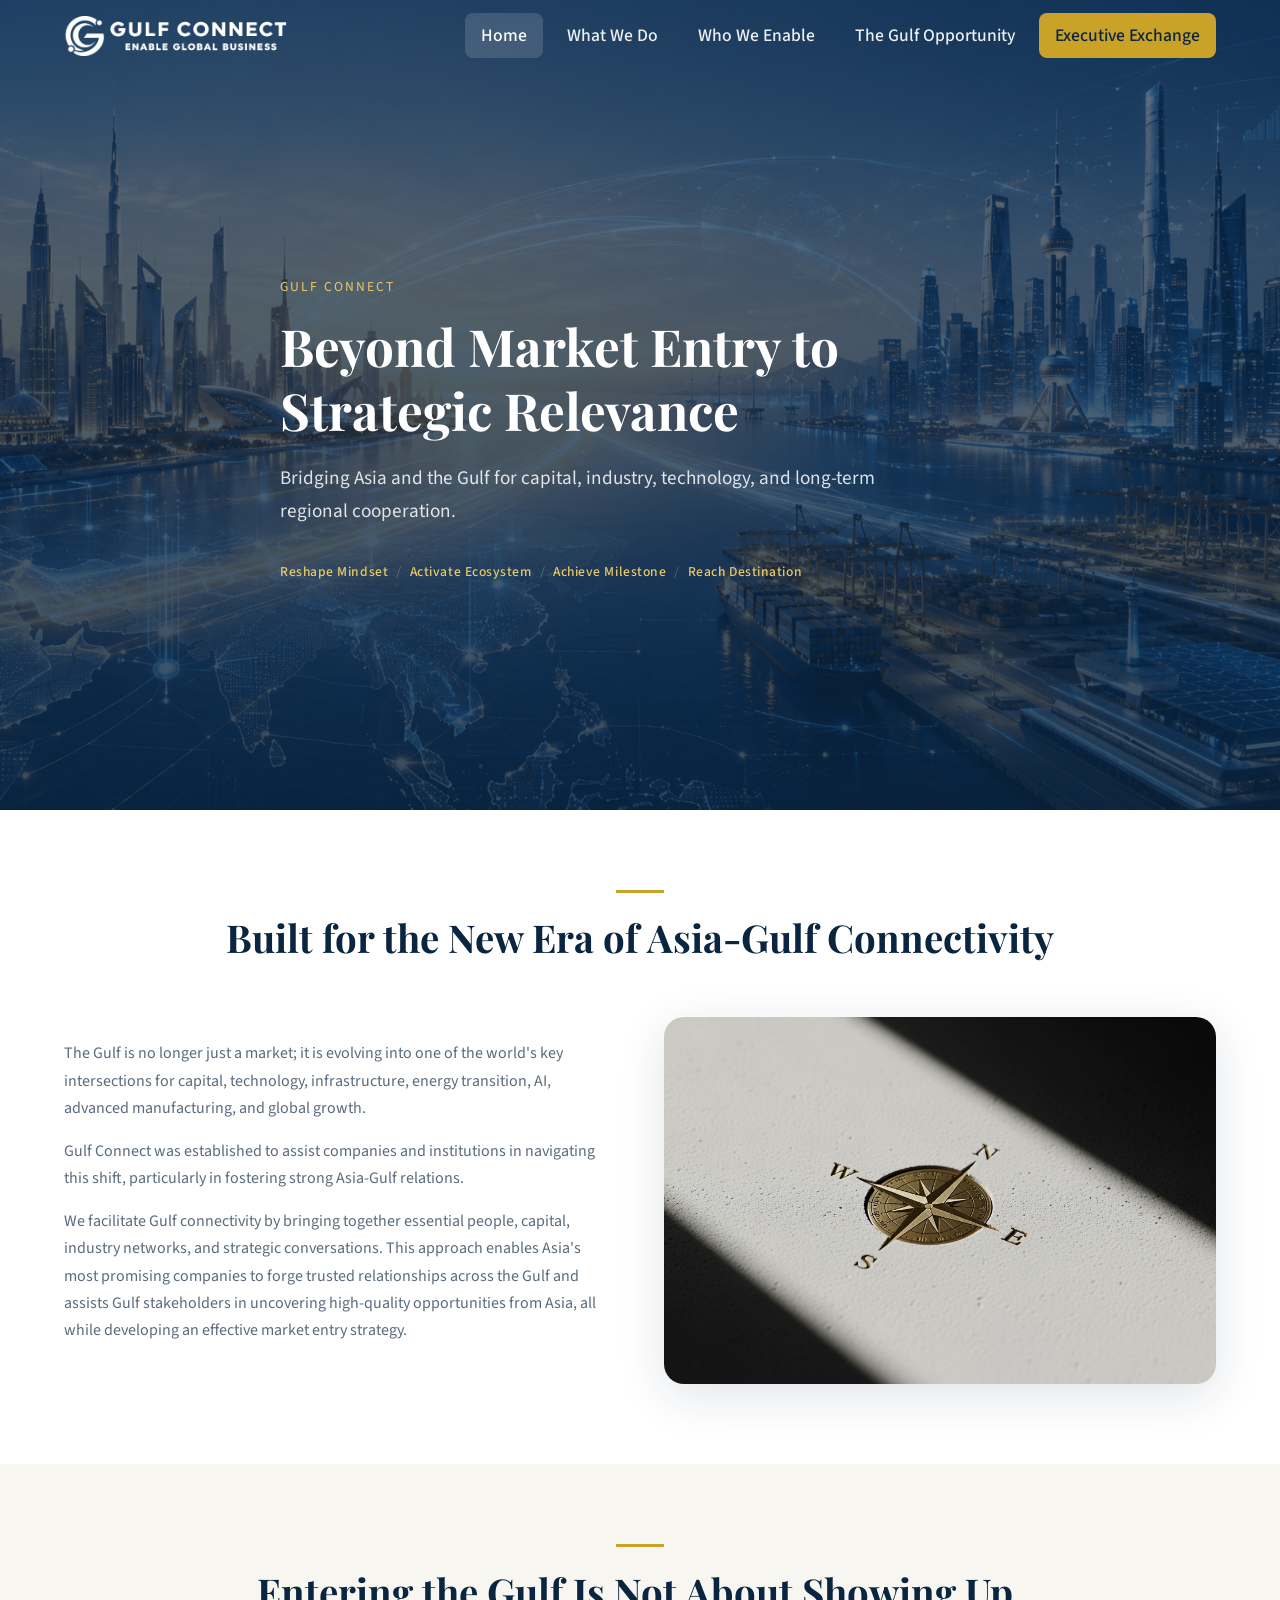
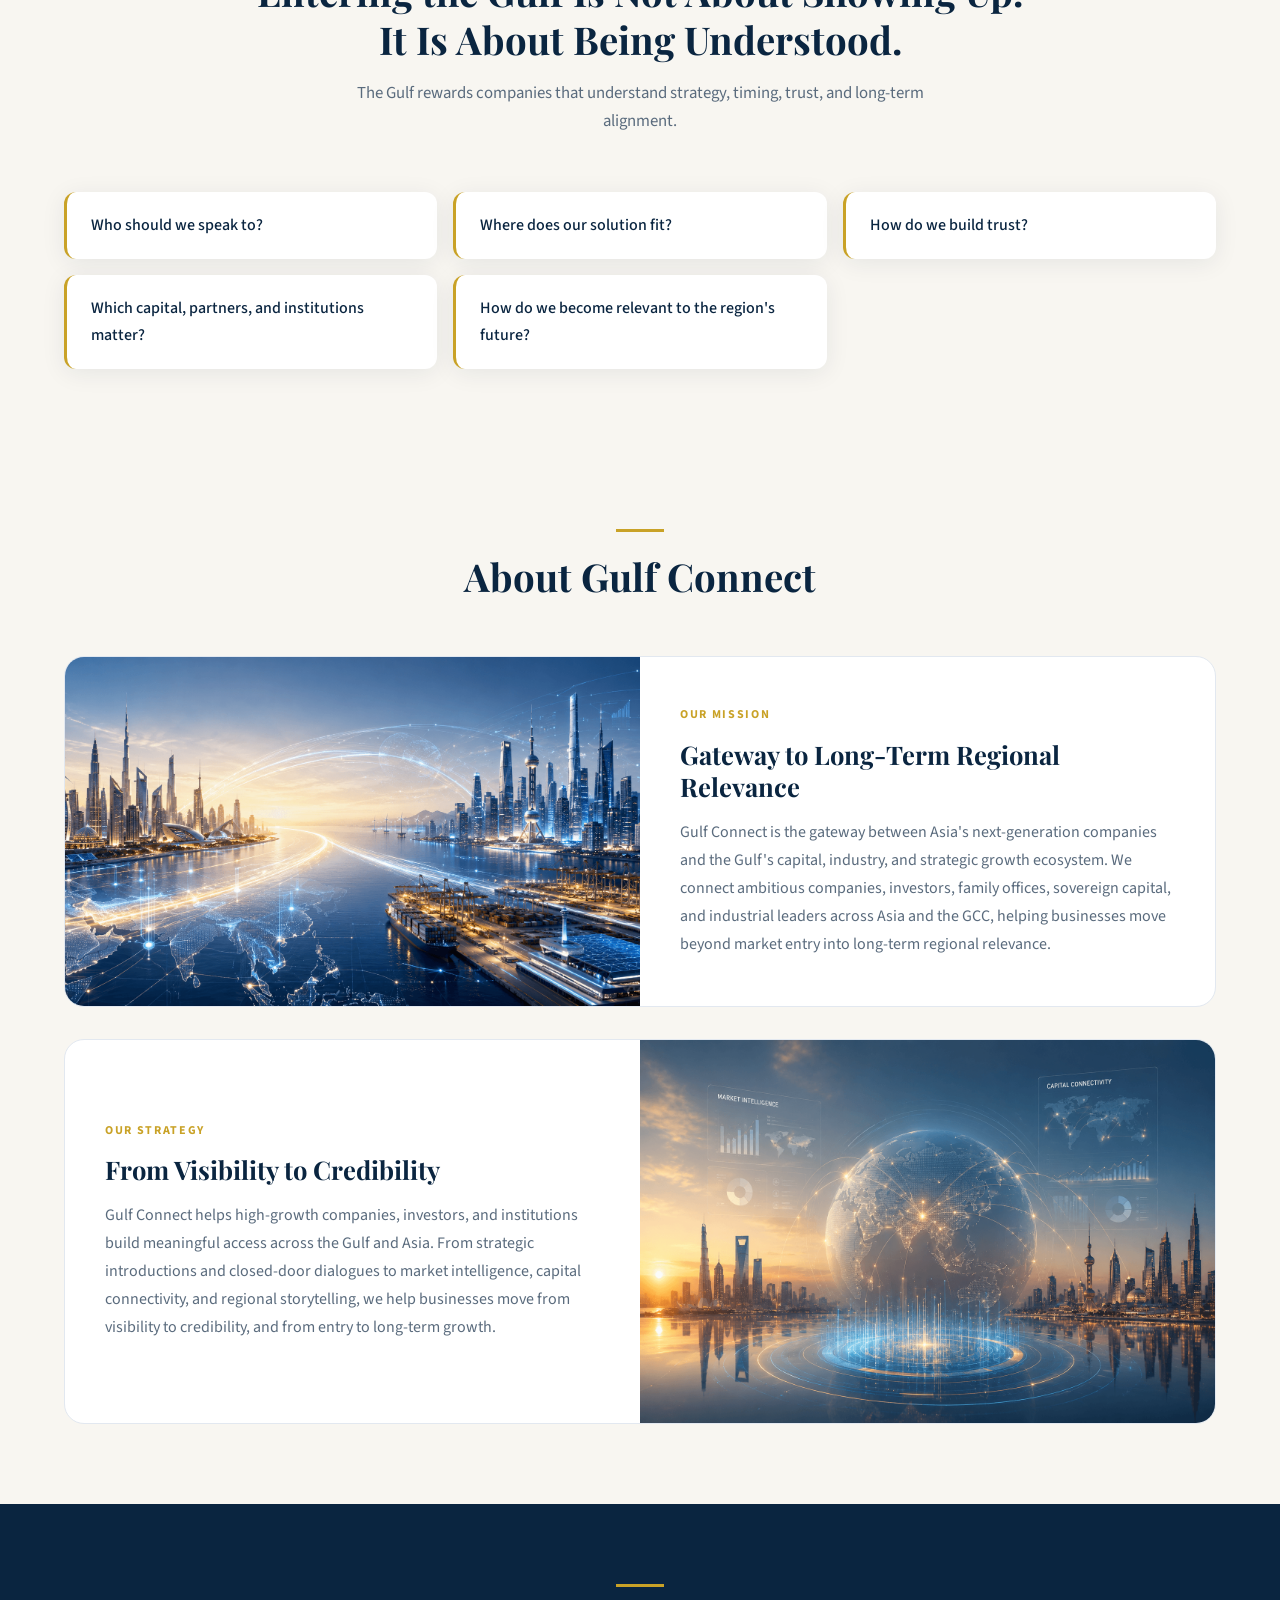
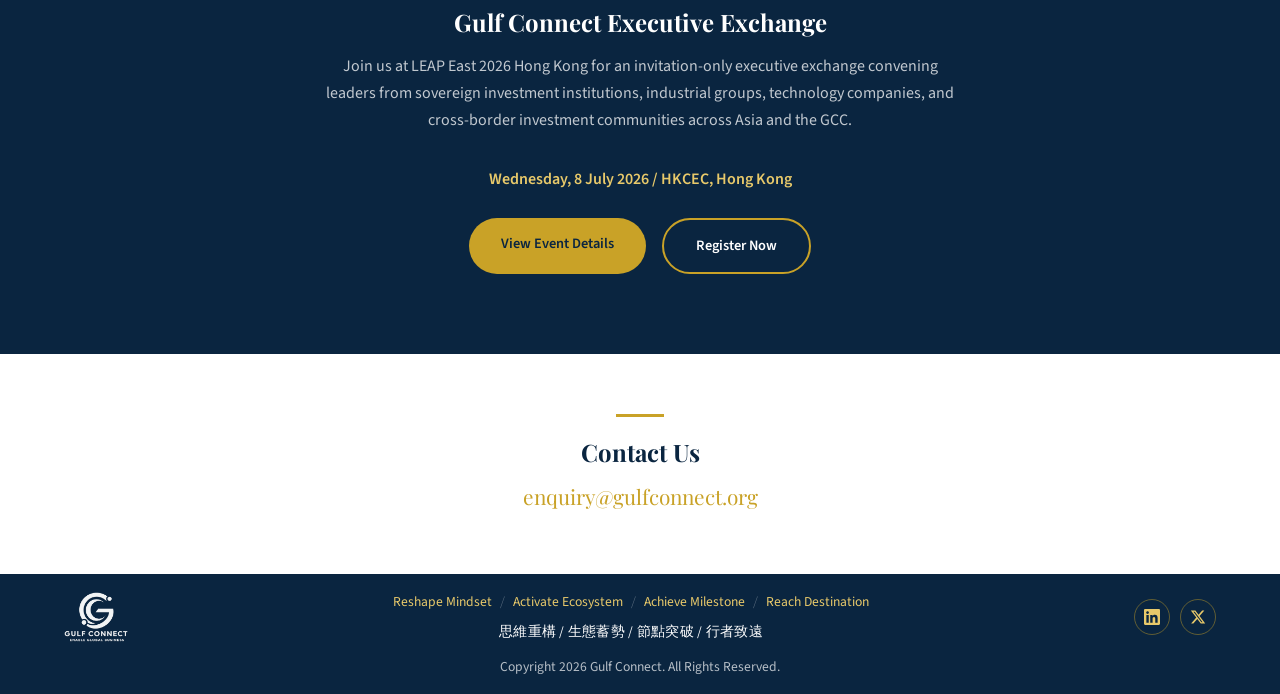
==== commit 68c10129: "fix email & linkedin & x" ====
--- a/index.html
+++ b/index.html
@@ -141,7 +141,7 @@
     <div class="container">
       <div class="gold-line"></div>
       <h2>Contact Us</h2>
-      <p class="contact-email"><a href="mailto:gulf.connect@deltascuti.com">gulf.connect@deltascuti.com</a></p>
+      <p class="contact-email"><a href="mailto:enquiry@gulfconnect.org">enquiry@gulfconnect.org</a></p>
     </div>
   </section>
 
@@ -154,14 +154,25 @@
         <span>Gulf Connect:</span>
         <span>Beyond Market Entry to Strategic Relevance</span>
       </p>
-      <div class="footer-pillars">
-        <span>Reshape Mindset</span>
-        <span class="footer-sep">/</span>
-        <span>Activate Ecosystem</span>
-        <span class="footer-sep">/</span>
-        <span>Achieve Milestone</span>
-        <span class="footer-sep">/</span>
-        <span>Reach Destination</span>
+      <div class="footer-center">
+        <div class="footer-pillars">
+          <span>Reshape Mindset</span>
+          <span class="footer-sep">/</span>
+          <span>Activate Ecosystem</span>
+          <span class="footer-sep">/</span>
+          <span>Achieve Milestone</span>
+          <span class="footer-sep">/</span>
+          <span>Reach Destination</span>
+        </div>
+        <p class="footer-pillars-zh">思維重構 / 生態蓄勢 / 節點突破 / 行者致遠</p>
+      </div>
+      <div class="footer-social">
+        <a href="https://www.linkedin.com/company/gulf-connect-enabler/" target="_blank" rel="noopener noreferrer" aria-label="LinkedIn">
+          <svg viewBox="0 0 24 24" aria-hidden="true"><path d="M20.447 20.452h-3.554v-5.569c0-1.328-.027-3.037-1.852-3.037-1.853 0-2.136 1.445-2.136 2.939v5.667H9.351V9h3.414v1.561h.046c.477-.9 1.637-1.85 3.37-1.85 3.601 0 4.267 2.37 4.267 5.455v6.286zM5.337 7.433c-1.144 0-2.063-.926-2.063-2.065 0-1.138.92-2.063 2.063-2.063 1.14 0 2.064.925 2.064 2.063 0 1.139-.925 2.065-2.064 2.065zm1.782 13.019H3.555V9h3.564v11.452zM22.225 0H1.771C.792 0 0 .774 0 1.729v20.542C0 23.227.792 24 1.771 24h20.451C23.2 24 24 23.227 24 22.271V1.729C24 .774 23.2 0 22.222 0h.003z"/></svg>
+        </a>
+        <a href="https://x.com/GulfConnectX" target="_blank" rel="noopener noreferrer" aria-label="X">
+          <svg viewBox="0 0 24 24" aria-hidden="true"><path d="M18.244 2.25h3.308l-7.227 8.26 8.502 11.24H16.17l-5.214-6.817L4.99 21.75H1.68l7.73-8.835L1.254 2.25H8.08l4.713 6.231zm-1.161 17.52h1.833L7.084 4.126H5.117z"/></svg>
+        </a>
       </div>
       <p class="footer-copy">Copyright 2026 Gulf Connect. All Rights Reserved.</p>
     </div>
--- a/css/style.css
+++ b/css/style.css
@@ -912,11 +912,28 @@
   max-width: var(--max-width);
   margin: 0 auto;
   padding: 0 24px;
-  display: flex;
-  justify-content: space-between;
+  display: grid;
+  grid-template-columns: auto 1fr auto;
+  grid-template-rows: auto auto;
   align-items: center;
-  flex-wrap: wrap;
-  gap: 16px;
+  column-gap: 24px;
+  row-gap: 12px;
+}
+
+.footer-brand {
+  grid-column: 1;
+  grid-row: 1;
+}
+
+.footer-center {
+  grid-column: 2;
+  grid-row: 1;
+  justify-self: center;
+  display: flex;
+  flex-direction: column;
+  align-items: center;
+  gap: 6px;
+  text-align: center;
 }
 
 .footer-brand .logo-footer {
@@ -927,17 +944,62 @@
   display: none;
 }
 
+.footer-social {
+  display: flex;
+  align-items: center;
+  gap: 10px;
+  grid-column: 3;
+  grid-row: 1;
+  justify-self: end;
+}
+
+.footer-social a {
+  display: flex;
+  align-items: center;
+  justify-content: center;
+  width: 36px;
+  height: 36px;
+  border-radius: 50%;
+  border: 1px solid rgba(201, 162, 39, 0.45);
+  color: var(--gold-light);
+  transition: background var(--transition), border-color var(--transition), color var(--transition);
+}
+
+.footer-social a:hover {
+  background: rgba(201, 162, 39, 0.15);
+  border-color: var(--gold);
+  color: var(--white);
+}
+
+.footer-social svg {
+  width: 16px;
+  height: 16px;
+  fill: currentColor;
+}
+
 .footer-copy {
+  grid-column: 1 / -1;
+  grid-row: 2;
+  text-align: center;
   font-size: 0.85rem;
+  margin: 0;
 }
 
 .footer-pillars {
   display: flex;
   flex-wrap: wrap;
   align-items: center;
+  justify-content: center;
   gap: 8px;
   font-size: 0.85rem;
   color: var(--gold-light);
+}
+
+.footer-pillars-zh {
+  margin: 0;
+  font-size: 0.85rem;
+  color: var(--white);
+  letter-spacing: 0.02em;
 }
 
 .footer-sep {
@@ -1097,16 +1159,31 @@
     font-weight: 500;
   }
 
-  .footer-pillars {
+  .footer-center {
     grid-column: 1 / -1;
     grid-row: 2;
+  }
+
+  .footer-pillars {
     font-size: 0.7rem;
     gap: 6px;
   }
 
+  .footer-pillars-zh {
+    font-size: 0.75rem;
+  }
+
+  .footer-social {
+    grid-column: 1 / -1;
+    grid-row: 3;
+    justify-content: center;
+    justify-self: center;
+  }
+
   .footer-copy {
     grid-column: 1 / -1;
-    grid-row: 3;
+    grid-row: 4;
     font-size: 0.75rem;
-  }
-}
+    text-align: center;
+  }
+}
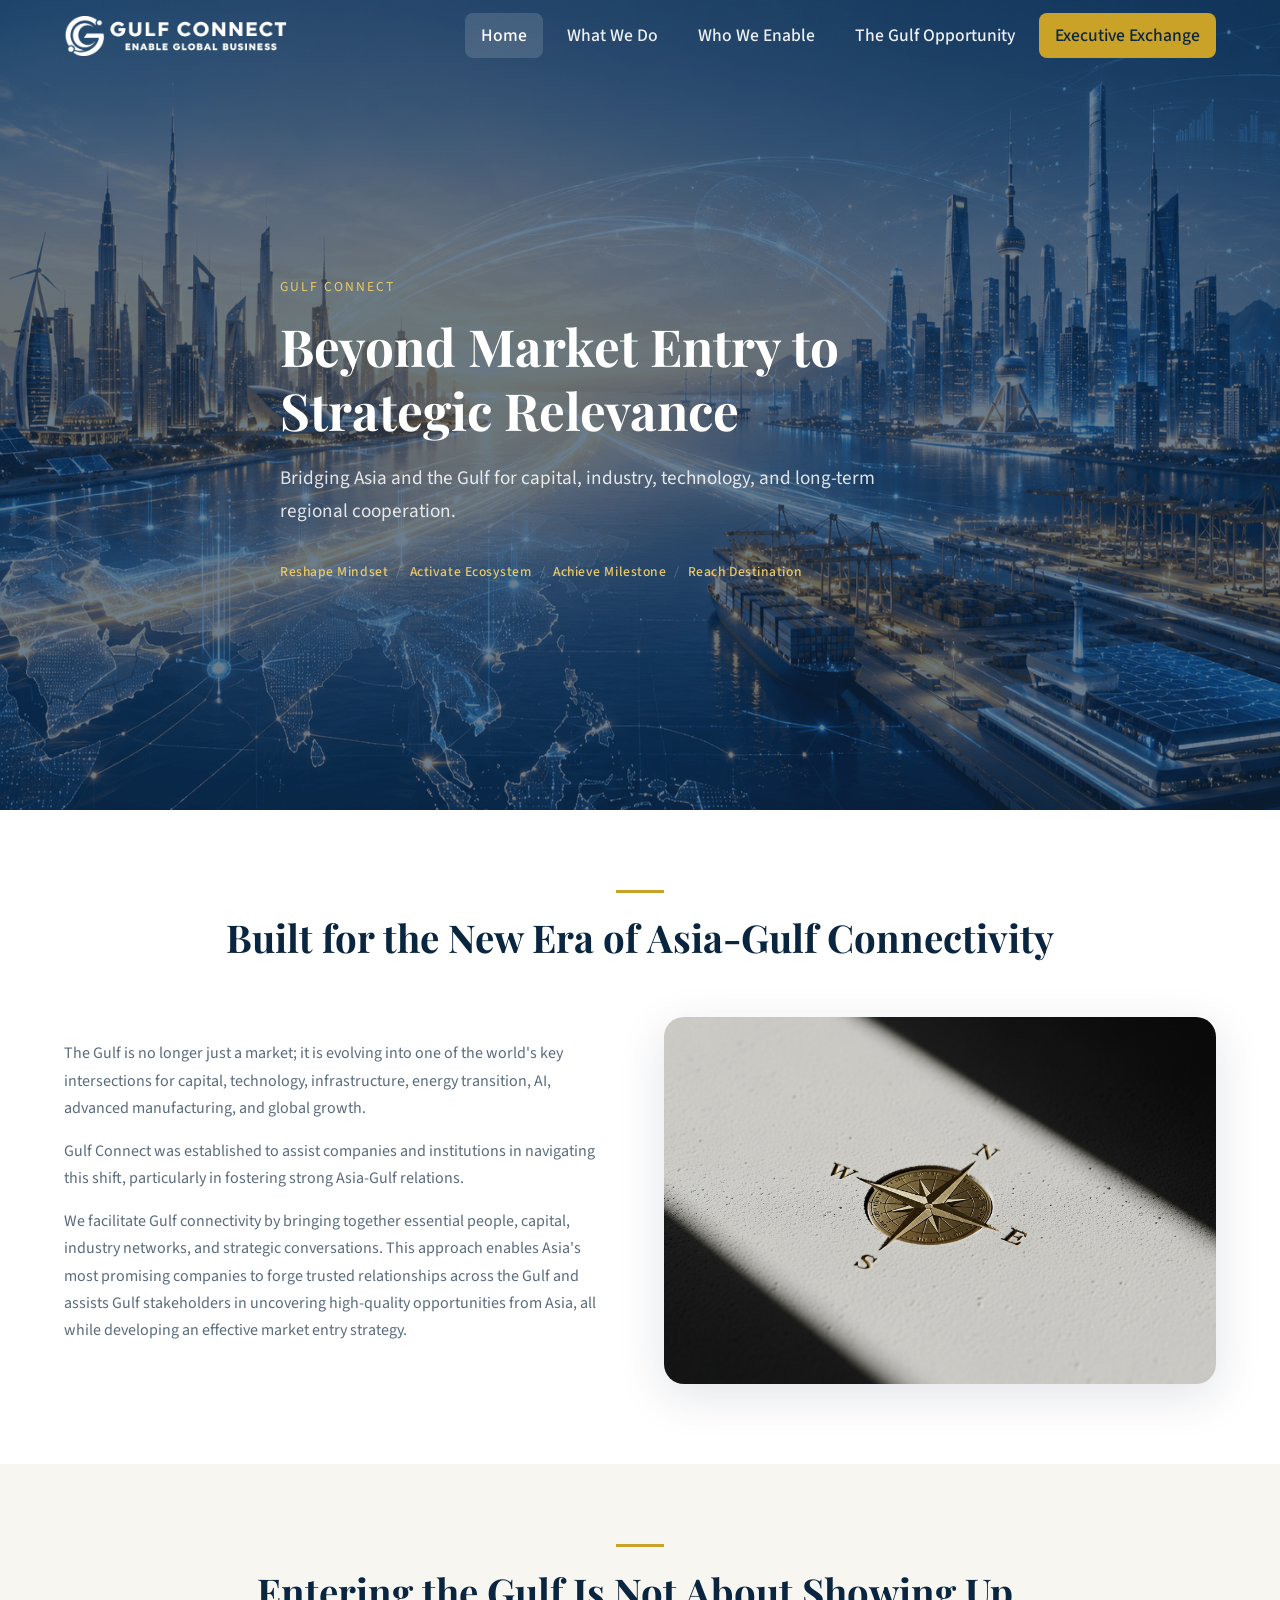
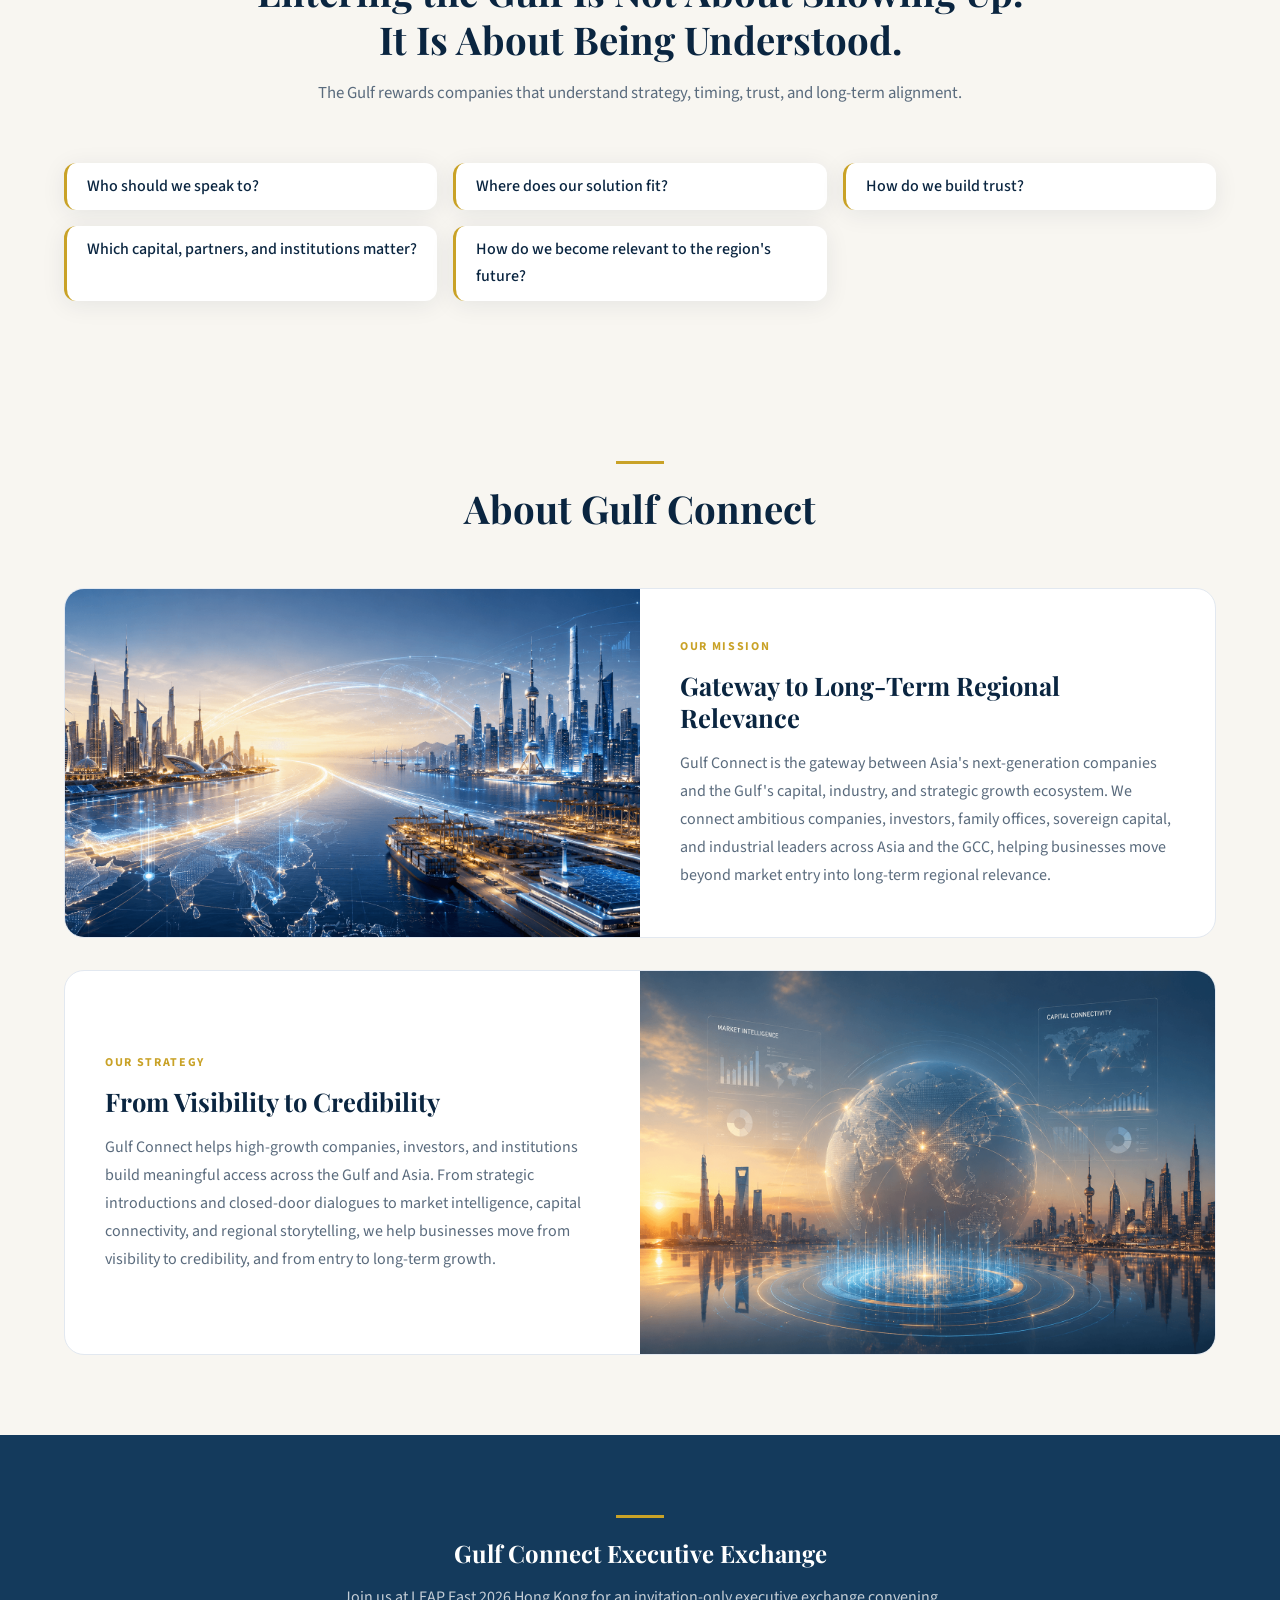
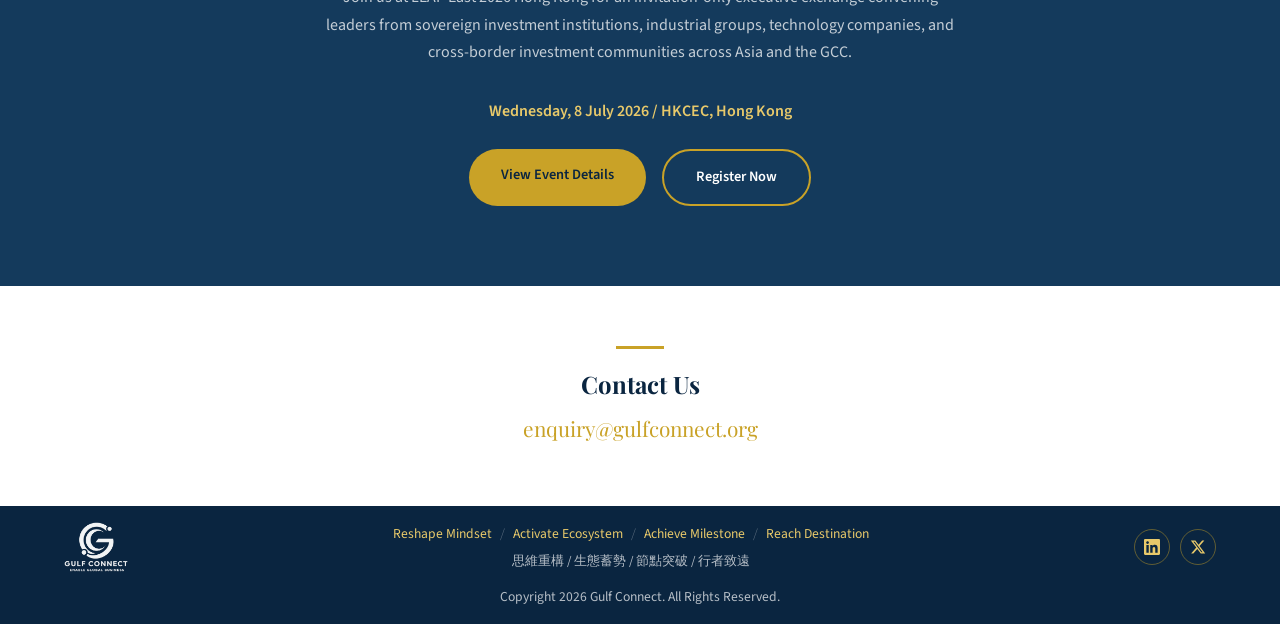
==== commit 33035347: "after event1" ====
--- a/index.html
+++ b/index.html
@@ -8,6 +8,7 @@
   <link rel="preconnect" href="https://fonts.googleapis.com">
   <link rel="preconnect" href="https://fonts.gstatic.com" crossorigin>
   <link href="https://fonts.googleapis.com/css2?family=Playfair+Display:wght@400;700;900&family=Source+Sans+3:wght@300;400;500;600;700&display=swap" rel="stylesheet">
+  <link rel="preconnect" href="https://media.gulfconnect.org">
   <link rel="stylesheet" href="css/style.css">
 </head>
 <body class="home">
@@ -40,7 +41,7 @@
 
   <section class="hero">
     <video class="hero-video" autoplay muted loop playsinline webkit-playsinline preload="auto" poster="img/Our Mission_3.png">
-      <source src="Home_Earth.mp4" type="video/mp4">
+      <source src="https://media.gulfconnect.org/video/Home_Earth.mp4" type="video/mp4">
     </video>
     <div class="hero-overlay"></div>
     <div class="hero-content">
--- a/css/style.css
+++ b/css/style.css
@@ -183,7 +183,7 @@
 }
 
 .nav-desktop a.nav-event {
-  background: var(--navy);
+  background: var(--navy-light);
   color: var(--white);
 }
 
@@ -247,11 +247,12 @@
   display: flex;
   align-items: center;
   overflow: hidden;
-  background: var(--navy);
+  background: var(--navy-light);
 }
 
 .hero-bg,
-.hero-video {
+.hero-video,
+.hero-bg-img {
   position: absolute;
   inset: 0;
   object-fit: cover;
@@ -263,6 +264,10 @@
   opacity: 0.35;
 }
 
+.hero-bg-img {
+  opacity: 0.65;
+}
+
 .hero-video {
   opacity: 0.65;
   pointer-events: none;
@@ -271,7 +276,7 @@
 .hero-overlay {
   position: absolute;
   inset: 0;
-  background: linear-gradient(180deg, rgba(10, 37, 64, 0.45) 0%, rgba(10, 37, 64, 0.72) 100%);
+  background: rgba(10, 37, 64, 0.4);
 }
 
 .hero-content {
@@ -331,7 +336,7 @@
 }
 
 .section-navy {
-  background: var(--navy);
+  background: var(--navy-light);
   color: var(--white);
 }
 
@@ -352,7 +357,7 @@
 
 .section-header p {
   color: var(--text-muted);
-  max-width: 640px;
+  max-width: 800px;
   margin: 0 auto;
   font-size: 1.05rem;
 }
@@ -491,12 +496,12 @@
 .questions-list {
   list-style: none;
   display: grid;
-  grid-template-columns: repeat(auto-fill, minmax(280px, 1fr));
+  grid-template-columns: repeat(auto-fill, minmax(350px, 1fr));
   gap: 16px;
 }
 
 .questions-list li {
-  padding: 20px 24px;
+  padding: 10px 20px;
   background: var(--white);
   border-radius: var(--radius);
   border-left: 3px solid var(--gold);
@@ -632,6 +637,39 @@
   position: relative;
 }
 
+.event-hero-video-wrap {
+  margin-top: 0;
+  min-height: 72vh;
+  display: flex;
+  align-items: flex-end;
+  overflow: hidden;
+  background: var(--navy);
+}
+
+.event-hero-video {
+  position: absolute;
+  inset: 0;
+  width: 100%;
+  height: 100%;
+  object-fit: cover;
+  opacity: 0.55;
+  pointer-events: none;
+}
+
+.event-hero-overlay {
+  position: absolute;
+  inset: 0;
+  background: linear-gradient(180deg, rgba(10, 37, 64, 0.35) 0%, rgba(10, 37, 64, 0.88) 100%);
+}
+
+.event-hero-info-overlay {
+  position: relative;
+  z-index: 1;
+  width: 100%;
+  background: transparent !important;
+  padding: calc(var(--header-height) + 48px) 0 56px;
+}
+
 .event-hero-img {
   width: 100%;
   max-height: 480px;
@@ -639,7 +677,7 @@
 }
 
 .event-hero-info {
-  background: var(--navy);
+  background: var(--navy-light);
   color: var(--white);
   padding: 40px 0;
 }
@@ -688,15 +726,17 @@
   font-size: 1rem;
   border-radius: 50px;
   white-space: nowrap;
-  overflow: hidden;
-  text-overflow: ellipsis;
   color: var(--text);
   transition: all var(--transition);
 }
 
+.event-nav-zh::before {
+  content: ' ';
+}
+
 .event-nav a:hover,
 .event-nav a.active {
-  background: var(--navy);
+  background: var(--navy-light);
   color: var(--white);
 }
 
@@ -764,6 +804,21 @@
   background: var(--white);
   border-radius: var(--radius-lg);
   box-shadow: var(--shadow);
+}
+
+.agenda-item.has-media {
+  display: grid;
+  grid-template-columns: minmax(0, 1fr) 240px;
+  gap: 24px;
+  align-items: start;
+}
+
+.agenda-item-media img {
+  width: 100%;
+  border-radius: var(--radius);
+  box-shadow: var(--shadow);
+  aspect-ratio: 4 / 3;
+  object-fit: cover;
 }
 
 .agenda-item::before {
@@ -997,9 +1052,8 @@
 
 .footer-pillars-zh {
   margin: 0;
-  font-size: 0.85rem;
-  color: var(--white);
-  letter-spacing: 0.02em;
+  font-size: 0.8rem;
+  color: #ffffffb3;
 }
 
 .footer-sep {
@@ -1011,7 +1065,7 @@
 .page-hero {
   margin-top: var(--header-height);
   padding: 64px 0;
-  background: linear-gradient(135deg, var(--navy) 0%, var(--navy-light) 100%);
+  background: var(--navy-light);
   color: var(--white);
   text-align: center;
 }
@@ -1048,17 +1102,63 @@
   object-fit: cover;
 }
 
+/* Event Recap */
+.recap-intro {
+  max-width: 820px;
+  margin: 0 auto 40px;
+  color: var(--text-muted);
+  display: flex;
+  flex-direction: column;
+  gap: 16px;
+  text-align: center;
+  line-height: 1.75;
+}
+
+.recap-videos {
+  display: grid;
+  grid-template-columns: repeat(2, minmax(0, 1fr));
+  gap: 28px;
+  margin-bottom: 36px;
+}
+
+.recap-video-card h3 {
+  font-size: 1.2rem;
+  margin-bottom: 8px;
+  color: var(--navy);
+}
+
+.recap-video-desc {
+  color: var(--text-muted);
+  font-size: 0.95rem;
+  margin-bottom: 14px;
+}
+
+.recap-video {
+  width: 100%;
+  aspect-ratio: 16 / 9;
+  border-radius: var(--radius-lg);
+  background: #000;
+  box-shadow: var(--shadow-lg);
+}
+video[poster] {
+  object-fit:fill;
+}
+
+.recap-gallery {
+  display: grid;
+  grid-template-columns: repeat(4, minmax(0, 1fr));
+  gap: 12px;
+}
+
+.recap-gallery img {
+  width: 100%;
+  aspect-ratio: 4 / 3;
+  object-fit: cover;
+  border-radius: var(--radius);
+  box-shadow: var(--shadow);
+}
+
 /* ?? Responsive ?? */
-@media (min-width: 901px) {
-  .event-hero {
-    display: none;
-  }
-
-  .event-hero-info {
-    margin-top: var(--header-height);
-  }
-}
-
 @media (max-width: 900px) {
   .two-col {
     grid-template-columns: 1fr;
@@ -1079,8 +1179,36 @@
   }
 
   .event-nav a {
-    padding: 8px 10px;
-    font-size: 0.95rem;
+    padding: 8px 12px;
+    font-size: 0.9rem;
+  }
+
+  .event-nav-zh {
+    display: none;
+  }
+
+  .event-hero-video-wrap {
+    min-height: 65vh;
+  }
+
+  .event-hero-info-overlay {
+    padding: calc(var(--header-height) + 32px) 0 40px;
+  }
+
+  .agenda-item.has-media {
+    grid-template-columns: 1fr;
+  }
+
+  .agenda-item-media {
+    order: -1;
+  }
+
+  .recap-videos {
+    grid-template-columns: 1fr;
+  }
+
+  .recap-gallery {
+    grid-template-columns: repeat(2, minmax(0, 1fr));
   }
 
   .sector-grid {
@@ -1170,7 +1298,7 @@
   }
 
   .footer-pillars-zh {
-    font-size: 0.75rem;
+    display: none;
   }
 
   .footer-social {
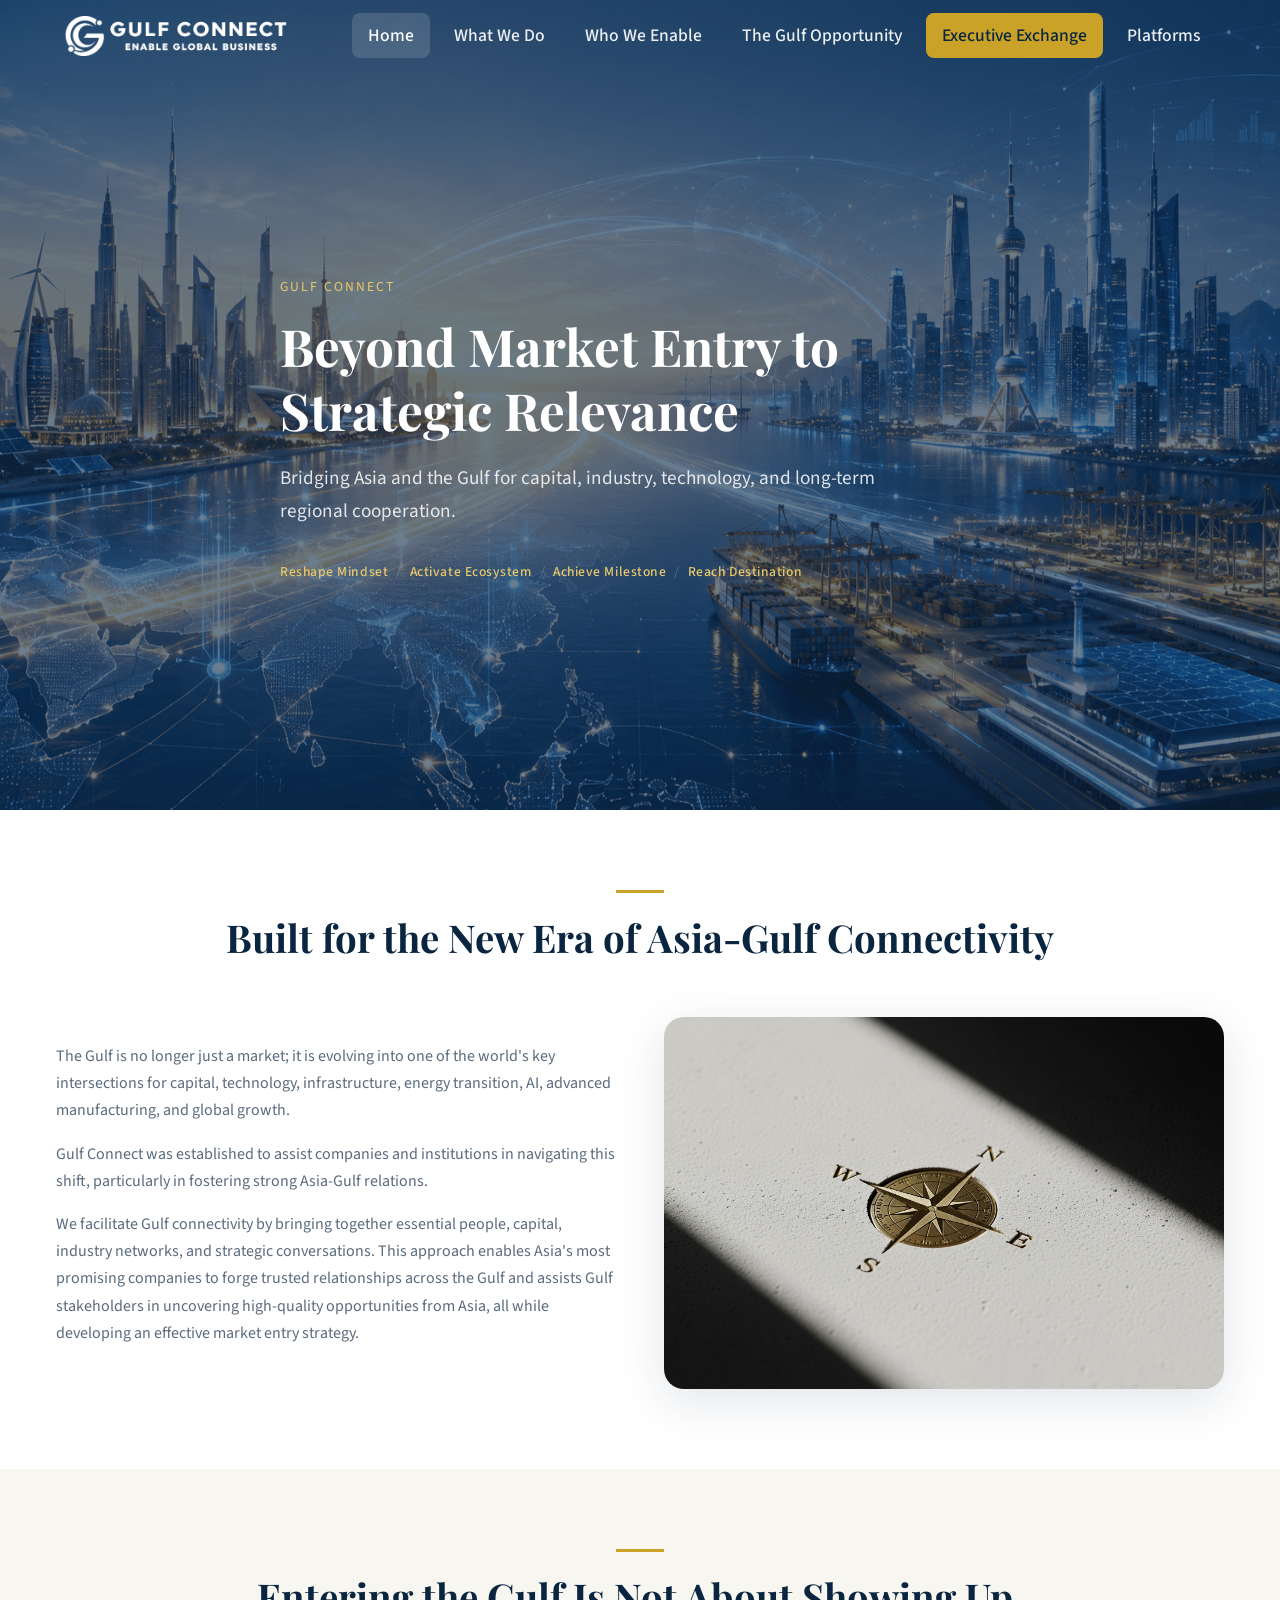
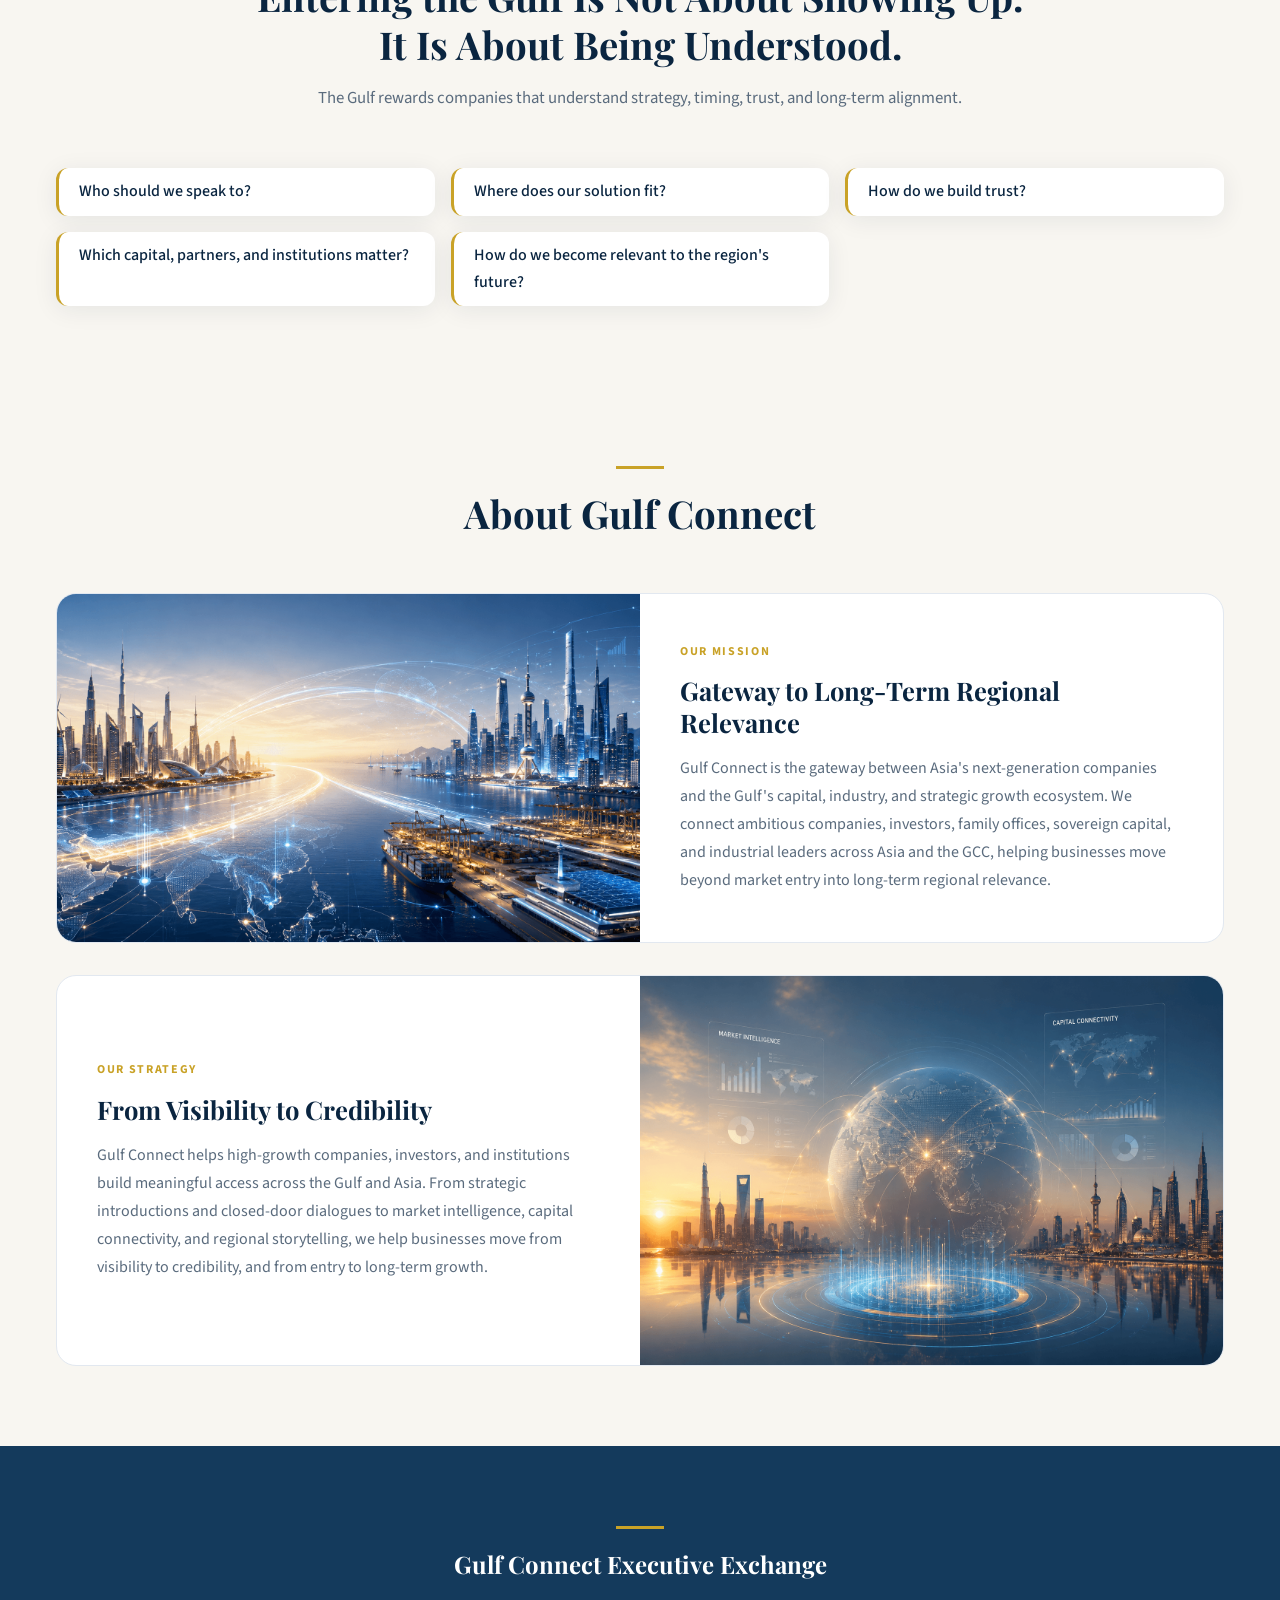
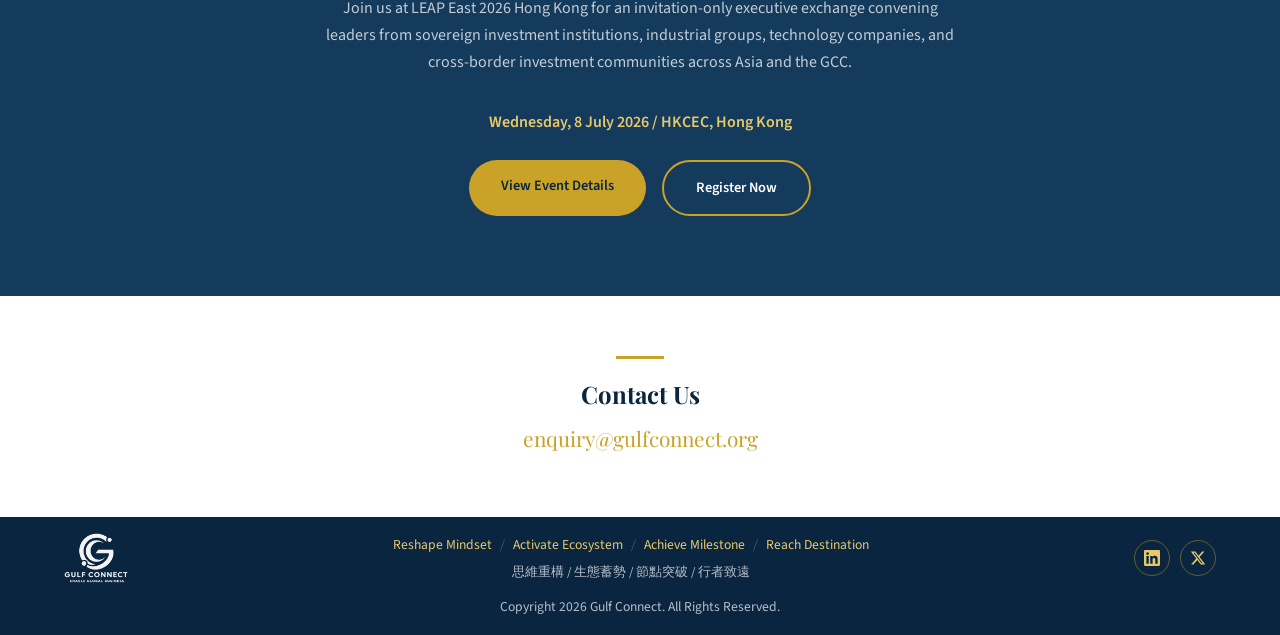
==== commit 749f12ac: "fix" ====
--- a/index.html
+++ b/index.html
@@ -25,6 +25,7 @@
         <a href="who-we-enable.html">Who We Enable</a>
         <a href="the-gulf-opportunity.html">The Gulf Opportunity</a>
         <a href="executive-exchange.html" class="nav-event">Executive Exchange</a>
+        <a href="platforms.html">Platforms</a>
       </nav>
       <button class="menu-toggle" aria-label="Menu">
         <span></span><span></span><span></span>
@@ -36,6 +37,7 @@
       <a href="who-we-enable.html">Who We Enable</a>
       <a href="the-gulf-opportunity.html">The Gulf Opportunity</a>
       <a href="executive-exchange.html">Executive Exchange</a>
+      <a href="platforms.html">Platforms</a>
     </nav>
   </header>
 
--- a/css/style.css
+++ b/css/style.css
@@ -62,7 +62,7 @@
 .container {
   max-width: var(--max-width);
   margin: 0 auto;
-  padding: 0 24px;
+  padding: 0 16px;
 }
 
 /* ?? Header ?? */
@@ -641,7 +641,7 @@
   margin-top: 0;
   min-height: 72vh;
   display: flex;
-  align-items: flex-end;
+  align-items: center;
   overflow: hidden;
   background: var(--navy);
 }
@@ -667,7 +667,7 @@
   z-index: 1;
   width: 100%;
   background: transparent !important;
-  padding: calc(var(--header-height) + 48px) 0 56px;
+  padding: calc(var(--header-height) + 24px) 0 40px;
 }
 
 .event-hero-img {
@@ -718,6 +718,13 @@
   top: var(--header-height);
   z-index: 100;
   border-bottom: 1px solid var(--border);
+  overflow-x: auto;
+  -webkit-overflow-scrolling: touch;
+  scrollbar-width: none;
+}
+
+.event-nav::-webkit-scrollbar {
+  display: none;
 }
 
 .event-nav a {
@@ -726,6 +733,7 @@
   font-size: 1rem;
   border-radius: 50px;
   white-space: nowrap;
+  flex: 0 0 auto;
   color: var(--text);
   transition: all var(--transition);
 }
@@ -808,7 +816,7 @@
 
 .agenda-item.has-media {
   display: grid;
-  grid-template-columns: minmax(0, 1fr) 240px;
+  grid-template-columns: minmax(0, 1fr) 300px;
   gap: 24px;
   align-items: start;
 }
@@ -819,6 +827,28 @@
   box-shadow: var(--shadow);
   aspect-ratio: 4 / 3;
   object-fit: cover;
+  cursor: zoom-in;
+}
+
+.agenda-item-media-stack {
+  display: flex;
+  flex-direction: column;
+  gap: 10px;
+}
+
+.agenda-item-media-stack img {
+  width: 100%;
+  cursor: zoom-in;
+}
+
+.promo-gallery-stack {
+  flex-direction: row;
+  align-items: stretch;
+}
+
+.promo-gallery-stack img {
+  flex: none;
+  max-width: 100%;
 }
 
 .agenda-item::before {
@@ -1158,6 +1188,213 @@
   box-shadow: var(--shadow);
 }
 
+/* Hero partner logos */
+.hero-partner-logos {
+  display: flex;
+  flex-wrap: wrap;
+  justify-content: center;
+  align-items: center;
+  gap: 28px 40px;
+  margin-top: 8px;
+  padding: 8px 12px 0;
+}
+
+.hero-partner-logos img {
+  height: 42px;
+  width: auto;
+  max-width: min(220px, 28vw);
+  object-fit: contain;
+  filter: drop-shadow(0 2px 10px rgba(0, 0, 0, 0.25));
+}
+
+/* Media section */
+.media-video-wrap {
+  max-width: 880px;
+  margin: 0 auto 40px;
+}
+
+.media-video {
+  display: block;
+  width: 100%;
+  box-shadow: var(--shadow-lg);
+}
+
+.photo-carousel {
+  position: relative;
+  display: flex;
+  align-items: center;
+  gap: 8px;
+}
+
+.photo-carousel-track {
+  display: flex;
+  gap: 14px;
+  overflow-x: auto;
+  scroll-snap-type: x mandatory;
+  -webkit-overflow-scrolling: touch;
+  padding: 8px 4px 16px;
+  scrollbar-width: thin;
+}
+
+.photo-carousel-item {
+  flex: 0 0 min(72vw, 320px);
+  border: 0;
+  padding: 0;
+  background: transparent;
+  cursor: zoom-in;
+  scroll-snap-align: start;
+  border-radius: var(--radius);
+  overflow: hidden;
+  box-shadow: var(--shadow);
+}
+
+.photo-carousel-item img {
+  display: block;
+  width: 100%;
+  aspect-ratio: 4 / 3;
+  object-fit: cover;
+  transition: transform 0.35s ease;
+}
+
+.photo-carousel-item:hover img {
+  transform: scale(1.03);
+}
+
+.photo-carousel-auto .photo-carousel-nav {
+  display: none;
+}
+
+.photo-carousel-auto .photo-carousel-track {
+  scroll-behavior: auto;
+}
+
+.photo-carousel-auto.is-paused .photo-carousel-track {
+  scroll-behavior: smooth;
+}
+
+.photo-carousel-nav {
+  flex: 0 0 auto;
+  width: 40px;
+  height: 40px;
+  border-radius: 50%;
+  border: 1px solid var(--border);
+  background: var(--white);
+  color: var(--navy);
+  font-size: 1rem;
+  cursor: pointer;
+  box-shadow: var(--shadow);
+}
+
+.photo-carousel-nav:hover {
+  background: var(--navy);
+  color: var(--white);
+  border-color: var(--navy);
+}
+
+.photo-carousel-hint {
+  text-align: center;
+  color: var(--text-muted);
+  font-size: 0.9rem;
+  margin-top: 4px;
+}
+
+/* Lightbox */
+.lightbox {
+  position: fixed;
+  inset: 0;
+  z-index: 2000;
+  background: rgba(10, 37, 64, 0.92);
+  display: flex;
+  align-items: center;
+  justify-content: center;
+  padding: 48px 64px;
+}
+
+.lightbox[hidden] {
+  display: none;
+}
+
+.lightbox-image {
+  max-width: min(1100px, 92vw);
+  max-height: 86vh;
+  object-fit: contain;
+  border-radius: 8px;
+  box-shadow: var(--shadow-lg);
+}
+
+.lightbox-close,
+.lightbox-nav {
+  position: absolute;
+  border: 0;
+  background: rgba(255, 255, 255, 0.12);
+  color: #fff;
+  cursor: pointer;
+  border-radius: 50%;
+}
+
+.lightbox-close {
+  top: 18px;
+  right: 18px;
+  width: 44px;
+  height: 44px;
+  font-size: 1.6rem;
+  line-height: 1;
+}
+
+.lightbox-nav {
+  top: 50%;
+  transform: translateY(-50%);
+  width: 46px;
+  height: 46px;
+  font-size: 1.2rem;
+}
+
+.lightbox-nav.prev { left: 16px; }
+.lightbox-nav.next { right: 16px; }
+
+.lightbox-close:hover,
+.lightbox-nav:hover {
+  background: rgba(255, 255, 255, 0.24);
+}
+
+/* New Star enterprises */
+.new-stars-intro {
+  max-width: 820px;
+  margin: 0 auto 36px;
+  text-align: center;
+  color: var(--text-muted);
+  display: flex;
+  flex-direction: column;
+  gap: 14px;
+  line-height: 1.75;
+}
+
+.enterprise-grid {
+  display: grid;
+  grid-template-columns: repeat(auto-fill, minmax(min(100%, 300px), 1fr));
+  gap: 14px;
+}
+
+.enterprise-card {
+  padding: 18px 20px;
+  background: var(--white);
+  border-radius: var(--radius);
+  border-left: 3px solid var(--gold);
+  box-shadow: var(--shadow);
+}
+
+.enterprise-zh {
+  font-weight: 700;
+  color: var(--navy);
+  margin-bottom: 4px;
+}
+
+.enterprise-en {
+  color: var(--text-muted);
+  font-size: 0.95rem;
+  line-height: 1.45;
+}
+
 /* ?? Responsive ?? */
 @media (max-width: 900px) {
   .two-col {
@@ -1173,18 +1410,36 @@
   }
 
   .event-nav {
-    overflow-x: auto;
-    justify-content: center;
-    padding: 12px 10px;
+    justify-content: flex-start;
+    padding: 12px 16px;
+    gap: 6px;
   }
 
   .event-nav a {
-    padding: 8px 12px;
-    font-size: 0.9rem;
-  }
-
-  .event-nav-zh {
+    padding: 8px 14px;
+    font-size: 0.88rem;
+  }
+
+  .hero-partner-logos {
+    gap: 18px 24px;
+  }
+
+  .hero-partner-logos img {
+    height: 30px;
+    max-width: min(150px, 40vw);
+  }
+
+  .photo-carousel-nav {
     display: none;
+  }
+
+  .lightbox {
+    padding: 56px 12px 24px;
+  }
+
+  .lightbox-nav {
+    width: 38px;
+    height: 38px;
   }
 
   .event-hero-video-wrap {
@@ -1192,14 +1447,16 @@
   }
 
   .event-hero-info-overlay {
-    padding: calc(var(--header-height) + 32px) 0 40px;
-  }
-
-  .agenda-item.has-media {
+    padding: calc(var(--header-height) + 16px) 0 28px;
+  }
+
+  .agenda-item.has-media,
+  .agenda-item.has-media:has(.agenda-item-media-stack) {
     grid-template-columns: 1fr;
   }
 
-  .agenda-item-media {
+  .agenda-item-media,
+  .agenda-media-wrap {
     order: -1;
   }
 
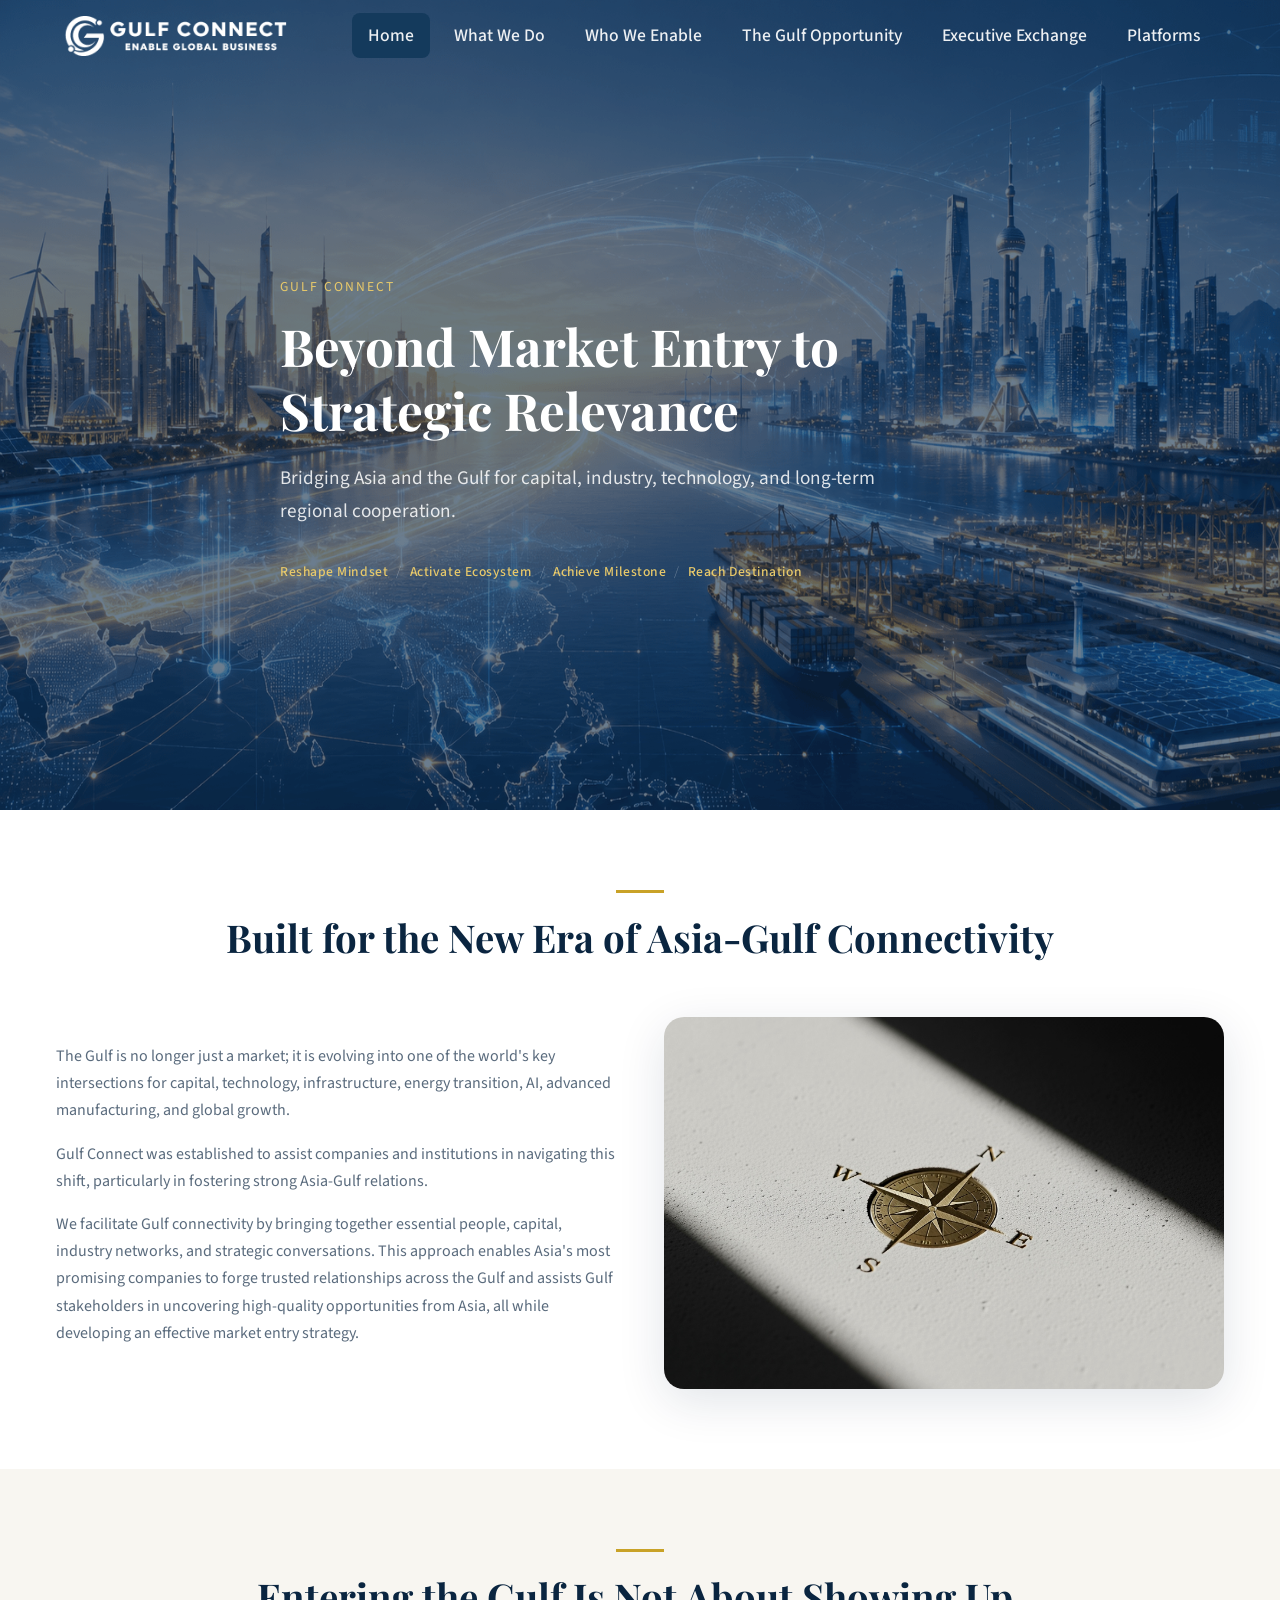
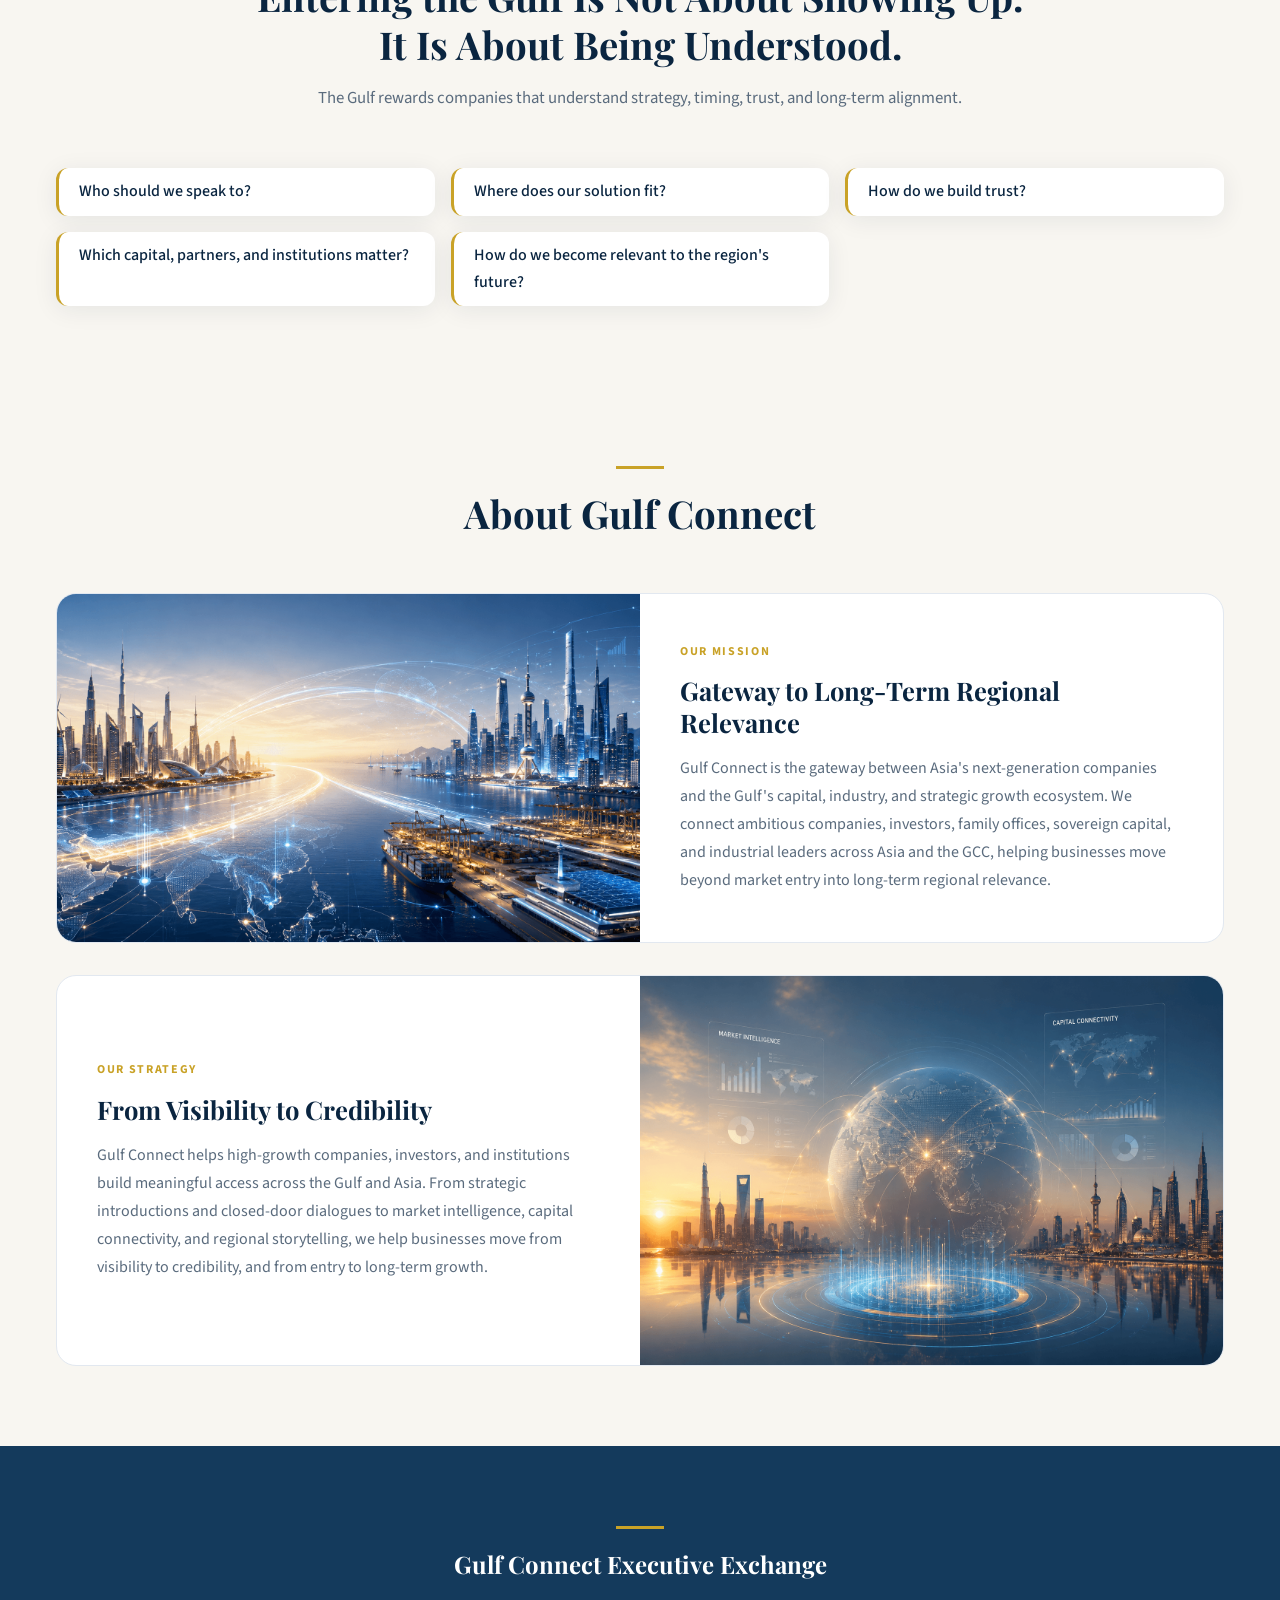
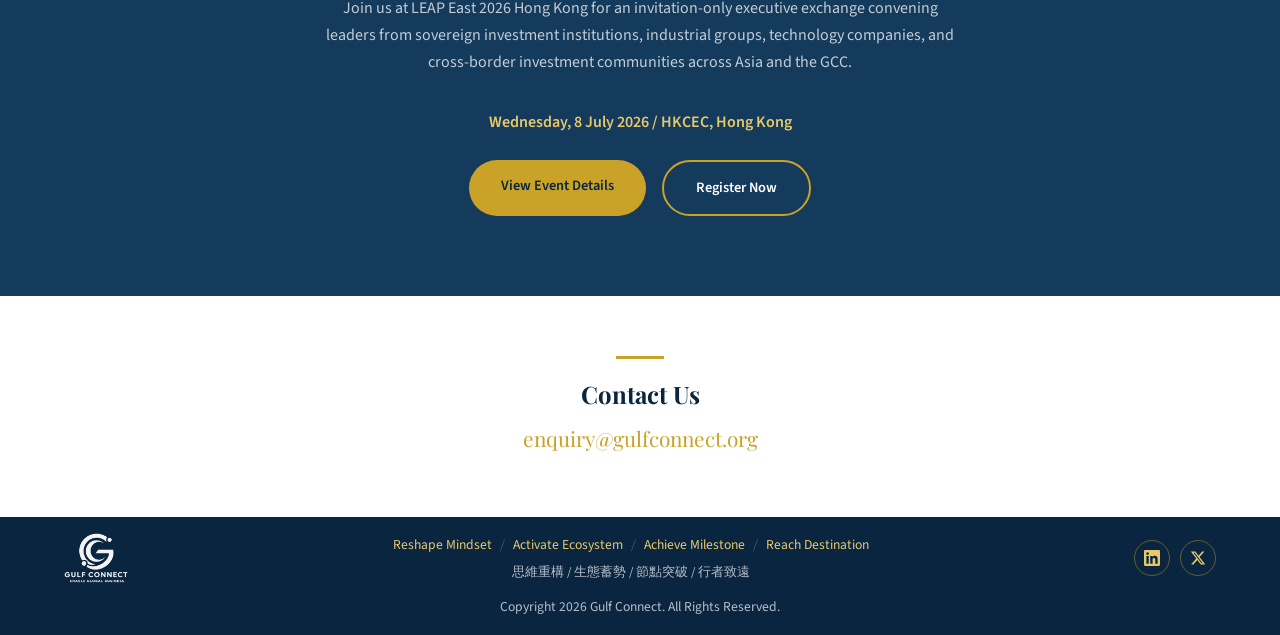
==== commit c0660707: "fix" ====
--- a/index.html
+++ b/index.html
@@ -24,7 +24,7 @@
         <a href="what-we-do.html">What We Do</a>
         <a href="who-we-enable.html">Who We Enable</a>
         <a href="the-gulf-opportunity.html">The Gulf Opportunity</a>
-        <a href="executive-exchange.html" class="nav-event">Executive Exchange</a>
+        <a href="executive-exchange.html">Executive Exchange</a>
         <a href="platforms.html">Platforms</a>
       </nav>
       <button class="menu-toggle" aria-label="Menu">
--- a/css/style.css
+++ b/css/style.css
@@ -101,21 +101,9 @@
 body.home .site-header:not(.scrolled) .nav-desktop a {
   color: rgba(255, 255, 255, 0.92);
 }
-
 body.home .site-header:not(.scrolled) .nav-desktop a:hover,
 body.home .site-header:not(.scrolled) .nav-desktop a.active {
-  color: var(--white);
-  background: rgba(255, 255, 255, 0.14);
-}
-
-body.home .site-header:not(.scrolled) .nav-desktop a.nav-event {
-  background: var(--gold);
-  color: var(--navy);
-}
-
-body.home .site-header:not(.scrolled) .nav-desktop a.nav-event:hover {
-  background: var(--gold-light);
-  color: var(--navy);
+  background: var(--navy-light);
 }
 
 body.home .site-header:not(.scrolled) .menu-toggle span {
@@ -178,18 +166,8 @@
 
 .nav-desktop a:hover,
 .nav-desktop a.active {
-  color: var(--navy);
-  background: var(--cream);
-}
-
-.nav-desktop a.nav-event {
   background: var(--navy-light);
   color: var(--white);
-}
-
-.nav-desktop a.nav-event:hover {
-  background: var(--navy-light);
-  color: var(--gold-light);
 }
 
 .menu-toggle {
